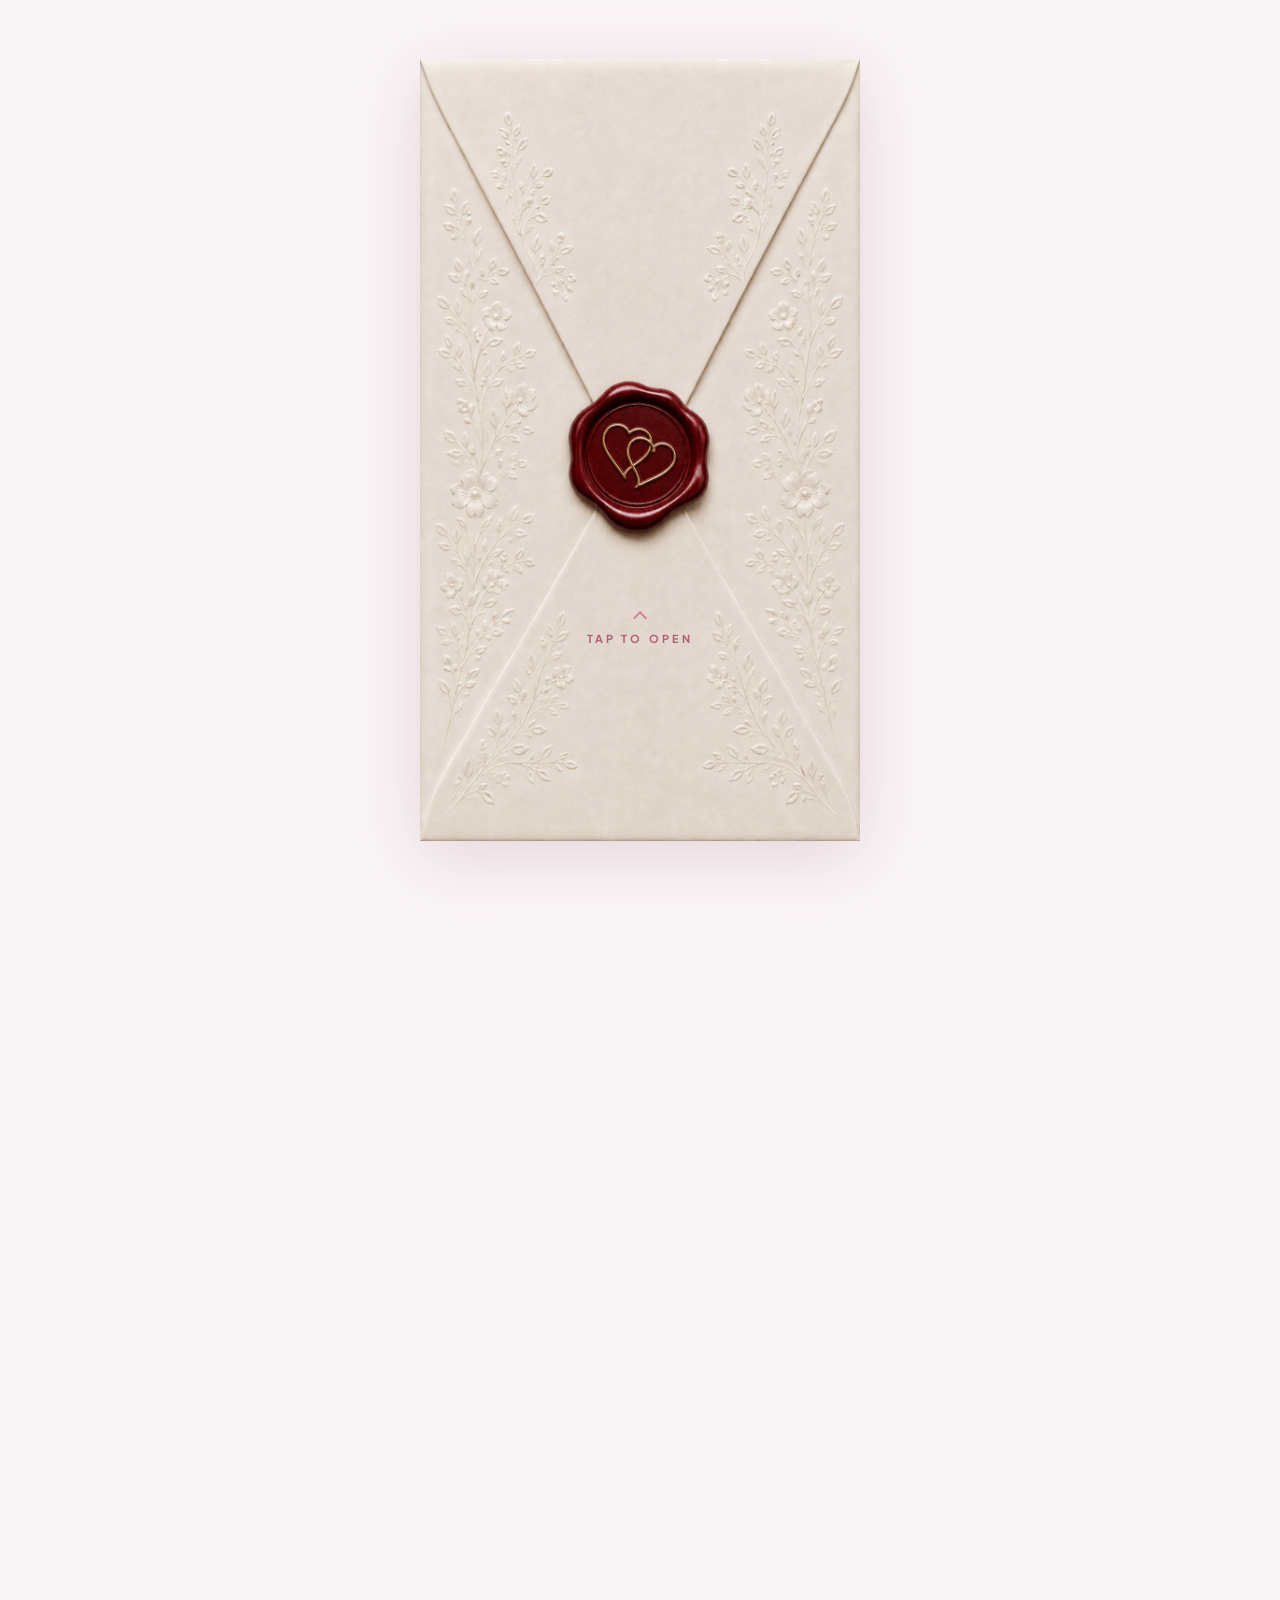
==== index.html @ 29ba9af7 "refine invitation to pink-grey luxury theme with lotus timeline and unified couple photo - redesign " ====
<!DOCTYPE html>
<html lang="en">
<head>
  <meta charset="utf-8" />
  <meta http-equiv="Content-Type" content="text/html; charset=utf-8" />
  <meta name="viewport" content="width=device-width, initial-scale=1.0" />
  
  <title>Bhavya &amp; Sanyam | Wedding Celebration · November 2026</title>
  
  <!-- Primary Meta Tags -->
  <meta name="title" content="Bhavya &amp; Sanyam | Wedding Celebration" />
  <meta name="description" content="Together with their families, Bhavya &amp; Sanyam joyfully invite you to celebrate their auspicious wedding union on 26th November 2026 at Rivaya by Zion." />
  <link rel="canonical" href="https://share.google/cXYoefN7goMe2oGer" />

  <!-- Open Graph / WhatsApp / Facebook / iMessage -->
  <meta property="og:type" content="website" />
  <meta property="og:site_name" content="Bhavya &amp; Sanyam Wedding" />
  <meta property="og:url" content="https://share.google/cXYoefN7goMe2oGer" />
  <meta property="og:title" content="Bhavya &amp; Sanyam | Wedding Celebration" />
  <meta property="og:description" content="Two souls, one eternal journey — join Bhavya &amp; Sanyam for their wedding celebrations on 26th November 2026 at Rivaya by Zion." />
  <meta property="og:image" content="images/og-image.jpg" />
  <meta property="og:image:secure_url" content="images/og-image.jpg" />
  <meta property="og:image:type" content="image/jpeg" />
  <meta property="og:image:width" content="1200" />
  <meta property="og:image:height" content="630" />
  <meta property="og:image:alt" content="Bhavya &amp; Sanyam — Wedding Celebration, 26th November 2026" />
  <meta property="og:locale" content="en_IN" />

  <!-- Twitter Card Tags -->
  <meta name="twitter:card" content="summary_large_image" />
  <meta name="twitter:title" content="Bhavya &amp; Sanyam | Wedding Celebration" />
  <meta name="twitter:description" content="Two souls, one eternal journey — join Bhavya &amp; Sanyam for their wedding celebrations on 26th November 2026 at Rivaya by Zion." />
  <meta name="twitter:image" content="images/og-image.jpg" />
  <meta name="twitter:image:alt" content="Bhavya &amp; Sanyam Wedding — 26th November 2026" />

  <link rel="image_src" href="images/og-image.jpg" />
  <meta name="format-detection" content="telephone=no" />

  <!-- Favicons & App Icons -->
  <link rel="icon" type="image/x-icon" href="favicon.ico" />
  <link rel="icon" type="image/svg+xml" href="images/favicon.svg" />
  <link rel="icon" type="image/png" sizes="32x32" href="images/favicon-32x32.png" />
  <link rel="icon" type="image/png" sizes="16x16" href="images/favicon-16x16.png" />
  <link rel="icon" type="image/png" sizes="48x48" href="images/favicon-48x48.png" />
  <link rel="apple-touch-icon" sizes="180x180" href="images/apple-touch-icon.png" />
  <link rel="manifest" href="site.webmanifest" />
  <meta name="theme-color" content="#D48296" />
  <meta name="msapplication-TileColor" content="#D48296" />

  <!-- Google Fonts & Font Awesome -->
  <link rel="preconnect" href="https://fonts.googleapis.com">
  <link rel="preconnect" href="https://fonts.gstatic.com" crossorigin>
  <link href="https://fonts.googleapis.com/css2?family=Alex+Brush&family=Cormorant+Garamond:ital,wght@0,400;0,500;0,600;0,700;1,400;1,600&family=Playfair+Display:ital,wght@0,400;0,500;0,600;0,700;1,400;1,600&family=Montserrat:wght@300;400;500;600;700&family=Plus+Jakarta+Sans:wght@300;400;500;600;700&display=swap" rel="stylesheet">
  <link rel="stylesheet" href="https://cdnjs.cloudflare.com/ajax/libs/font-awesome/6.5.1/css/all.min.css">

  <!-- Custom Pink & Grey Luxury Design System -->
  <link rel="stylesheet" type="text/css" href="css/custom.css">
</head>

<body class="envelope-active">

  <!-- Ambient Canvas for Floating Pearl & Blush Pink Dust -->
  <canvas id="ambient-canvas"></canvas>

  <!-- Background Music Track (Original Soundtrack: Ludovico Einaudi - Divenire) -->
  <audio id="weiAudio" loop preload="auto">
    <source src="media/Einaudi_ Divenire (1) (1).mp3" type="audio/mp3">
  </audio>

  <!-- Interactive Wax Seal Envelope Overlay -->
  <div id="weiOverlay" aria-label="Wax Seal Wedding Invitation">
    <img id="weiImg" src="images/envelope_cover.png" alt="Bhavya &amp; Sanyam Wedding Invitation" draggable="false" />
    <div id="weiTapWrap">
      <div class="wei-chevron"></div>
      <div id="weiTapLabel">Tap to open</div>
    </div>
  </div>

  <!-- Wax Seal Video Reveal Animation -->
  <div id="weiVideoWrap" aria-label="Wax Seal Unveiling Video">
    <video id="weiVideo" src="media/wax_seal_opening.mp4" muted playsinline webkit-playsinline preload="auto"></video>
  </div>

  <!-- Floating Audio Toggle Button -->
  <div id="weiAudioBtn" title="Play / Pause Wedding Melody" aria-label="Toggle Wedding Music">
    <div class="audio-pulse-ring"></div>
    <svg id="weiIconPause" xmlns="http://www.w3.org/2000/svg" viewBox="0 0 24 24" style="display:block">
      <rect x="6" y="5" width="4" height="14" rx="1"/>
      <rect x="14" y="5" width="4" height="14" rx="1"/>
    </svg>
    <svg id="weiIconPlay" xmlns="http://www.w3.org/2000/svg" viewBox="0 0 24 24" style="display:none">
      <polygon points="5,3 19,12 5,21"/>
    </svg>
  </div>

  <!-- Main Wedding Invitation Web App -->
  <div class="wedding-invitation-app" id="main-content">

    <!-- Ambient Floating Petals -->
    <div class="floating-petals-container" aria-hidden="true">
      <img class="petal petal-1" src="images/cdn/noroot_4.png" alt="" />
      <img class="petal petal-2" src="images/cdn/noroot_5.png" alt="" />
      <img class="petal petal-3" src="images/cdn/noroot_7.png" alt="" />
      <img class="petal petal-4" src="images/cdn/noroot_9.png" alt="" />
    </div>

    <!-- SECTION 1: FIRST PAGE / HERO ANNOUNCEMENT -->
    <section class="romantic-section hero-section">
      <!-- Background Swans Video -->
      <video class="hero-video-bg" autoplay muted loop playsinline webkit-playsinline>
        <source src="media/Swans2.mov" type="video/mp4">
      </video>

      <!-- Corner Floral Bouquets -->
      <img class="hero-corner-floral top-left" src="images/cdn/noroot_3.png" alt="Floral Corner Bouquet" />
      <img class="hero-corner-floral top-right" src="images/cdn/noroot_2.png" alt="Floral Corner Bouquet" />

      <div class="hero-content">
        <!-- Ganesh Invocation (Moved downward for optimal balance & elegance) -->
        <div class="ganesh-invocation">
          <img class="ganesh-top-flourish" src="images/cdn/noroot_6.png" alt="Filigree Flourish" />
          <div class="ganesh-title">Shree Ganeshaya Namah</div>
          <div class="ganesh-sub">The Wedding Celebration Of</div>
        </div>

        <!-- Couple Names with Soft Script Typography -->
        <div class="couple-headline-wrap">
          <div class="couple-headline">Bhavya</div>
          <span class="ampersand">&amp;</span>
          <div class="couple-headline">Sanyam</div>
        </div>

        <!-- Sacred Blessing & Invitation Note (Date removed completely from First Page) -->
        <div class="sacred-blessing-wrap">
          <div class="sacred-blessing-title">Two Souls • Seven Sacred Vows</div>
          <div class="sacred-blessing-sub">One Eternal Journey of Love</div>
          <p class="invitation-letter">
            Together with their families, Bhavya &amp; Sanyam joyfully invite you and your family to grace the auspicious wedding celebrations and bestow your heartfelt blessings as they begin their sacred journey together.
          </p>
          <img class="ornament-divider" src="images/cdn/noroot_6.png" alt="Flourish Divider" />
        </div>
      </div>
    </section>

    <!-- SECTION 2: COUNTDOWN & SCRATCH-TO-REVEAL DATE -->
    <section class="countdown-section">
      <div class="countdown-header">The Celebration Begins In</div>

      <div id="countdownContainer">
        <div class="time-block">
          <div class="number-wrap"><span class="number" id="days">00</span></div>
          <div class="time-label">Days</div>
        </div>
        <span class="time-colon">:</span>
        <div class="time-block">
          <div class="number-wrap"><span class="number" id="hours">00</span></div>
          <div class="time-label">Hours</div>
        </div>
        <span class="time-colon">:</span>
        <div class="time-block">
          <div class="number-wrap"><span class="number" id="minutes">00</span></div>
          <div class="time-label">Mins</div>
        </div>
        <span class="time-colon">:</span>
        <div class="time-block">
          <div class="number-wrap"><span class="number" id="seconds">00</span></div>
          <div class="time-label">Secs</div>
        </div>
      </div>

      <!-- Interactive Scratch-to-Reveal Card (Updated Venue: Rivaya by Zion) -->
      <div class="scratch-date-wrap" id="scratch-date-container">
        <div class="scratch-card-body">
          <div class="scratch-revealed-content">
            <span class="revealed-day">Thursday, 26 Nov 2026</span>
            <span class="revealed-sub">Rivaya by Zion</span>
          </div>
          <canvas id="scratch-canvas"></canvas>
        </div>
        <div id="scratch-hint" class="scratch-hint">
          <span class="scratch-hint-pill"><i class="fa-solid fa-wand-magic-sparkles"></i> Scratch the soft foil to reveal wedding day</span>
        </div>
      </div>
    </section>

    <!-- SECTION 3: THE BEAUTIFUL COUPLE (Single Unified Photo Section) -->
    <section class="romantic-section couple-section" id="couple">
      <!-- Decorative Floral Corner Accents -->
      <img class="section-corner-floral top-left" src="images/cdn/noroot_3.png" alt="Floral Bouquet" />
      <img class="section-corner-floral top-right" src="images/cdn/noroot_2.png" alt="Floral Bouquet" />

      <div class="couple-section-inner">
        <h2 class="section-title">The Beautiful Couple</h2>
        <img class="section-heading-flourish" src="images/cdn/noroot_6.png" alt="Flourish Divider" />
        
        <p class="couple-romantic-quote">
          &ldquo;Destined by the stars, united by seven sacred vows &amp; eternal love&rdquo;
        </p>

        <!-- Single Central Black-and-White Couple Photo (assets/2.jpeg) -->
        <div class="couple-single-photo-wrap">
          <div class="couple-photo-frame">
            <div class="frame-shimmer-overlay"></div>
            <img class="couple-single-img" src="assets/2.jpeg" alt="Bhavya &amp; Sanyam" />
            <div class="photo-inner-border"></div>
          </div>
          
          <div class="couple-identity-card">
            <div class="couple-title-script">Bhavya &amp; Sanyam</div>
            <div class="couple-subtitle-tag">Two Hearts • One Soul • Forever</div>
          </div>
        </div>

        <!-- Interactive Petal & Blessings Shower Bar -->
        <div class="couple-blessing-bar">
          <button class="btn-shower-blessings" id="btn-shower-blessings" type="button" aria-label="Shower Petals and Blessings">
            <span class="shower-icon"><i class="fa-solid fa-heart beating-heart"></i></span>
            <span class="shower-text">Shower Petals &amp; Blessings</span>
            <span class="shower-counter-pill"><span id="blessing-count">452</span> showered</span>
          </button>
          <p class="blessing-hint">Tap to shower soft rose petals &amp; gentle stardust over the couple</p>
        </div>
      </div>
    </section>

    <!-- SECTION 4: SCHEDULE OF EVENTS (Wax & Seal / Lotus Flower Scrolling Design) -->
    <section class="romantic-section schedule-section" id="events">
      <!-- Decorative Floral Corner Accents -->
      <img class="section-corner-floral top-left" src="images/cdn/noroot_3.png" alt="Floral Bouquet" />
      <img class="section-corner-floral top-right" src="images/cdn/noroot_2.png" alt="Floral Bouquet" />

      <!-- Schedule Header with Wing Accents from Original Template -->
      <div class="schedule-header-wrap">
        <img class="schedule-flourish-wing left" src="images/cdn/left-element_1.png" alt="" />
        <h2 class="section-title">Schedule of Events</h2>
        <img class="schedule-flourish-wing right" src="images/cdn/right-element_1.png" alt="" />
      </div>
      
      <div class="section-subtitle">Auspicious Wedding Ceremonies • 26th November 2026</div>

      <!-- Lotus Flower Scrolling Timeline Architecture -->
      <div class="lotus-timeline-container" id="lotusTimeline">
        
        <!-- Central Timeline Vertical Line -->
        <div class="timeline-track-line" id="timelineTrackLine"></div>

        <!-- Movable Rose / Lotus Flower Element -->
        <div class="scrolling-lotus-wrap" id="scrollingLotus" title="Drag to move rose or click any event" aria-label="Movable Rose Timeline Tracker">
          <img class="lotus-flower-img" src="images/cdn/rose_-_Copy.png" alt="Rose Flower" draggable="false" />
          <div class="lotus-halo-pulse"></div>
        </div>

        <!-- Event Nodes List (Displaying ONLY Event Names as requested) -->
        <div class="timeline-events-list">

          <!-- Event 1: Baraat Swagat -->
          <div class="lotus-event-row event-row-left" data-index="0">
            <div class="event-name-card">
              <span class="event-name-text">Baraat Swagat</span>
            </div>
            <div class="event-timeline-node">
              <div class="node-inner-dot"></div>
            </div>
            <div class="event-empty-spacer"></div>
          </div>

          <!-- Event 2: Jaimala Ceremony -->
          <div class="lotus-event-row event-row-right" data-index="1">
            <div class="event-empty-spacer"></div>
            <div class="event-timeline-node">
              <div class="node-inner-dot"></div>
            </div>
            <div class="event-name-card">
              <span class="event-name-text">Jaimala Ceremony</span>
            </div>
          </div>

          <!-- Event 3: Royal Lunch -->
          <div class="lotus-event-row event-row-left" data-index="2">
            <div class="event-name-card">
              <span class="event-name-text">Royal Lunch</span>
            </div>
            <div class="event-timeline-node">
              <div class="node-inner-dot"></div>
            </div>
            <div class="event-empty-spacer"></div>
          </div>

          <!-- Event 4: Sacred Pheras -->
          <div class="lotus-event-row event-row-right" data-index="3">
            <div class="event-empty-spacer"></div>
            <div class="event-timeline-node">
              <div class="node-inner-dot"></div>
            </div>
            <div class="event-name-card">
              <span class="event-name-text">Sacred Pheras</span>
            </div>
          </div>

          <!-- Event 5: Doli & Vidai -->
          <div class="lotus-event-row event-row-left" data-index="4">
            <div class="event-name-card">
              <span class="event-name-text">Doli &amp; Vidai</span>
            </div>
            <div class="event-timeline-node">
              <div class="node-inner-dot"></div>
            </div>
            <div class="event-empty-spacer"></div>
          </div>

        </div>

      </div>
    </section>

    <!-- SECTION 5: THE WEDDING VENUE (Rivaya by Zion) -->
    <section class="romantic-section venue-section" id="venue">
      <h2 class="section-title">The Wedding Venue</h2>
      <img class="section-heading-flourish" src="images/cdn/noroot_6.png" alt="Flourish Divider" />
      <div class="section-subtitle">Rivaya by Zion</div>

      <img class="venue-artwork" src="images/cdn/ChatGPT_Image_May_25.png" alt="Wedding Mandap Arch" />

      <div class="venue-name">Rivaya by Zion</div>
      <div class="venue-address">
        <i class="fa-solid fa-location-dot"></i> Grand Wedding Celebrations • Delhi-NCR
      </div>

      <!-- Google Map Preview Card -->
      <div class="venue-map-preview-card">
        <div class="venue-map-preview-header">
          <span class="map-preview-tag"><i class="fa-solid fa-map-location-dot"></i> Google Maps Navigation</span>
          <a href="https://share.google/cXYoefN7goMe2oGer" target="_blank" rel="noopener noreferrer" class="map-direct-link" title="Open Full Google Maps">
            <i class="fa-solid fa-arrow-up-right-from-square"></i> Open Map
          </a>
        </div>
        <div class="venue-map-iframe-container">
          <iframe 
            title="Google Map preview for Rivaya by Zion"
            src="https://maps.google.com/maps?q=Rivaya+by+Zion&t=&z=14&ie=UTF8&iwloc=&output=embed"
            loading="lazy" 
            allowfullscreen="" 
            referrerpolicy="no-referrer-when-downgrade">
          </iframe>
        </div>
      </div>

      <div class="actions-wrap">
        <a href="https://share.google/cXYoefN7goMe2oGer" target="_blank" rel="noopener noreferrer" class="romantic-btn btn-pink">
          <i class="fa-solid fa-diamond-turn-right"></i>
          Get Directions
        </a>

        <a href="https://calendar.google.com/calendar/render?action=TEMPLATE&text=Bhavya%20%26%20Sanyam%20Wedding&dates=20261126T110000/20261126T190000&details=Join%20us%20for%20the%20wedding%20celebrations%20of%20Bhavya%20%26%20Sanyam%20at%20Rivaya%20by%20Zion.&location=Rivaya%20by%20Zion" target="_blank" rel="noopener noreferrer" class="romantic-btn btn-grey">
          <i class="fa-regular fa-calendar-plus"></i>
          Add to Calendar
        </a>
      </div>
    </section>

    <!-- SECTION 6: WARM BLESSINGS & DRESS CODE -->
    <section class="romantic-section notes-section">
      <div class="notes-cards-grid">
        <!-- Card 1: Warm Blessings -->
        <div class="note-card">
          <img class="card-corner-vine left" src="images/cdn/noroot_14.png" alt="Floral Vine" />
          <img class="card-corner-vine right" src="images/cdn/noroot_10.png" alt="Floral Vine" />
          <div class="note-card-title">Warm Blessings</div>
          <p class="note-card-text">
            Your gracious presence and heartfelt blessings are the greatest gifts we treasure.
          </p>
          <div class="note-card-sub">(No boxed gifts, please)</div>
        </div>

        <!-- Card 2: Dress Code -->
        <div class="note-card">
          <img class="card-corner-vine left" src="images/cdn/noroot_14.png" alt="Floral Vine" />
          <img class="card-corner-vine right" src="images/cdn/noroot_10.png" alt="Floral Vine" />
          <div class="note-card-title">Dress Code</div>
          <p class="note-card-text">
            Indian Festive &amp; Traditional Ethnic Attire
          </p>
          <div class="note-card-sub">(Pastels &amp; Soft Elegant Hues)</div>
        </div>
      </div>
    </section>

    <!-- SECTION 7: INVITESTORY FOOTER BRANDING -->
    <footer class="invitestory-footer">
      <img class="footer-flourish" src="images/cdn/noroot_6.png" alt="Flourish Divider" />
      <div class="footer-signature">Designed with love by InviteStory</div>
      <a href="https://www.instagram.com/invitestory.in/" target="_blank" rel="noopener noreferrer" class="footer-insta-link" title="Follow InviteStory on Instagram">
        <svg viewBox="0 0 24 24">
          <path d="M12 2.163c3.204 0 3.584.012 4.85.07 3.252.148 4.771 1.691 4.919 4.919.058 1.265.069 1.645.069 4.849 0 3.205-.012 3.584-.069 4.849-.149 3.225-1.664 4.771-4.919 4.919-1.266.058-1.644.07-4.85.07-3.204 0-3.584-.012-4.849-.07-3.26-.149-4.771-1.699-4.919-4.92-.058-1.265-.07-1.644-.07-4.849 0-3.204.013-3.583.07-4.849.149-3.227 1.664-4.771 4.919-4.919 1.266-.057 1.645-.069 4.849-.069zm0-2.163c-3.259 0-3.667.014-4.947.072-4.358.2-6.78 2.618-6.98 6.98-.059 1.281-.073 1.689-.073 4.948 0 3.259.014 3.668.072 4.948.2 4.358 2.618 6.78 6.98 6.98 1.281.058 1.689.072 4.948.072 3.259 0 3.668-.014 4.948-.072 4.354-.2 6.782-2.618 6.979-6.98.059-1.28.073-1.689.073-4.948 0-3.259-.014-3.667-.072-4.947-.196-4.354-2.617-6.78-6.979-6.98-1.281-.059-1.69-.073-4.949-.073zm0 5.838c-3.403 0-6.162 2.759-6.162 6.162s2.759 6.163 6.162 6.163 6.162-2.759 6.162-6.163c0-3.403-2.759-6.162-6.162-6.162zm0 10.162c-2.209 0-4-1.79-4-4 0-2.209 1.791-4 4-4s4 1.791 4 4c0 2.21-1.791 4-4 4zm6.406-11.845c-.796 0-1.441.645-1.441 1.44s.645 1.44 1.441 1.44c.795 0 1.439-.645 1.439-1.44s-.644-1.44-1.439-1.44z"/>
      </svg>
      @invitestory.in
    </a>
    <div class="copyright-note">&copy; 2026 Bhavya &amp; Sanyam • All Rights Reserved</div>
  </footer>

</div>

<!-- Interactive Engine -->
<script src="app.js"></script>

</body>
</html>
---- css/custom.css ----
/* ==========================================================================
   BHAVYA & SANYAM WEDDING INVITATION — PINK & GREY LUXURY DESIGN SYSTEM
   Soft, Romantic, Sophisticated Wedding Aesthetic
   ========================================================================== */

@import url('https://fonts.googleapis.com/css2?family=Alex+Brush&family=Cormorant+Garamond:ital,wght@0,400;0,500;0,600;0,700;1,400;1,600&family=Playfair+Display:ital,wght@0,400;0,500;0,600;0,700;1,400;1,600&family=Montserrat:wght@300;400;500;600;700&family=Plus+Jakarta+Sans:wght@300;400;500;600;700&display=swap');

:root {
  /* Soft Pink & Grey Luxury Palette */
  --theme-pink-primary: #D48296;        /* Soft dusty blush rose */
  --theme-pink-light: #F7E4E9;          /* Softest petal pink */
  --theme-pink-lighter: #FCF4F6;        /* Whisper of blush / card bg */
  --theme-pink-deep: #B35E74;           /* Deep elegant rose */
  --theme-pink-dark: #8C3D52;           /* Romantic plum-rose */
  --theme-pink-accent: #E8A598;         /* Warm blush peach */
  
  --theme-grey-dark: #3A3236;           /* Deep charcoal-mauve slate */
  --theme-grey-medium: #685C62;         /* Sophisticated mauve-grey */
  --theme-grey-light: #9E9197;          /* Soft muted slate grey */
  --theme-grey-border: #D8CFD3;         /* Delicate grey border */
  --theme-grey-line: #BFAEB5;           /* Timeline track line */
  
  --theme-bg-body: #FAF5F7;             /* Soft off-white blush ivory */
  --theme-bg-card: rgba(255, 255, 255, 0.95);
  --theme-bg-alt: #F4ECEF;              /* Soft mauve-pink container */
  
  --pink-gradient: linear-gradient(135deg, #D48296 0%, #EAAAB9 50%, #C27285 100%);
  --grey-gradient: linear-gradient(135deg, #5A4D53 0%, #7E6F76 50%, #4A3E44 100%);
  --rose-grey-gradient: linear-gradient(135deg, #8C3D52 0%, #D48296 50%, #5A4D53 100%);
  --card-gradient: radial-gradient(circle at 50% 50%, rgba(255, 255, 255, 0.98) 0%, rgba(250, 245, 247, 0.94) 100%);
  --pink-glow: 0 14px 34px rgba(212, 130, 150, 0.22), 0 4px 14px rgba(0, 0, 0, 0.04);

  /* Typography */
  --font-script: 'Alex Brush', cursive;
  --font-serif: 'Playfair Display', Georgia, serif;
  --font-serif-luxury: 'Cormorant Garamond', Georgia, serif;
  --font-sans: 'Plus Jakarta Sans', -apple-system, BlinkMacSystemFont, 'Segoe UI', Roboto, sans-serif;
}

/* Base & Global Reset */
* {
  box-sizing: border-box;
  margin: 0;
  padding: 0;
}

html, body {
  scroll-behavior: smooth;
  background-color: var(--theme-bg-body);
  color: var(--theme-grey-dark);
  font-family: var(--font-serif);
  overflow-x: hidden;
  line-height: 1.65;
  -webkit-font-smoothing: antialiased;
}

body.envelope-active,
body.video-active {
  overflow: hidden !important;
  height: 100vh !important;
  touch-action: none;
}

body.envelope-active #main-content,
body.video-active #main-content,
body.envelope-active #weiAudioBtn,
body.video-active #weiAudioBtn {
  opacity: 0 !important;
  visibility: hidden !important;
  pointer-events: none !important;
}

#main-content {
  opacity: 1;
  visibility: visible;
  transition: opacity 1s cubic-bezier(0.25, 1, 0.5, 1), visibility 1s ease;
}

/* Ambient Canvas Particles */
#ambient-canvas {
  position: fixed;
  top: 0;
  left: 0;
  width: 100%;
  height: 100%;
  pointer-events: none;
  z-index: 10;
  opacity: 0.7;
}

/* Main Wrapper */
.wedding-invitation-app {
  max-width: 680px;
  margin: 0 auto;
  background: var(--theme-bg-body);
  min-height: 100vh;
  position: relative;
  box-shadow: 0 0 50px rgba(110, 90, 100, 0.12);
  overflow: hidden;
}

/* ==========================================================================
   1. WAX SEAL ROYALE ENVELOPE OVERLAY & VIDEO SEQUENCE
   ========================================================================== */
#weiOverlay {
  position: fixed;
  inset: 0;
  z-index: 99999;
  background-color: var(--theme-bg-body);
  display: flex;
  flex-direction: column;
  align-items: center;
  justify-content: center;
  cursor: pointer;
  -webkit-tap-highlight-color: transparent;
  user-select: none;
  transition: opacity 1.2s ease, visibility 1.2s ease;
}

#weiImg {
  width: 100%;
  max-width: 440px;
  display: block;
  object-fit: contain;
  filter: drop-shadow(0 15px 35px rgba(140, 61, 82, 0.18));
  transition: transform 0.4s ease;
}

#weiOverlay:hover #weiImg {
  transform: scale(1.015);
}

#weiTapWrap {
  position: absolute;
  bottom: 28%;
  left: 50%;
  transform: translateX(-50%);
  display: flex;
  flex-direction: column;
  align-items: center;
  gap: 7px;
  animation: weiTapIn 1.2s 0.8s both;
  pointer-events: none;
}

@keyframes weiTapIn {
  from { opacity: 0; transform: translateX(-50%) translateY(6px); }
  to   { opacity: 1; transform: translateX(-50%) translateY(0); }
}

#weiTapLabel {
  font-family: var(--font-sans);
  font-size: 11px;
  letter-spacing: 0.28em;
  text-transform: uppercase;
  color: var(--theme-pink-deep);
  animation: weiPulse 2.4s 1.6s ease-in-out infinite;
  white-space: nowrap;
  font-weight: 700;
}

@keyframes weiPulse {
  0%, 100% { opacity: 0.55; letter-spacing: 0.28em; }
  50%      { opacity: 1;    letter-spacing: 0.32em; }
}

.wei-chevron {
  width: 10px;
  height: 10px;
  border-right: 2px solid var(--theme-pink-primary);
  border-top: 2px solid var(--theme-pink-primary);
  transform: rotate(-45deg);
  animation: weiChevron 2.4s 1.9s ease-in-out infinite;
}

@keyframes weiChevron {
  0%, 100% { transform: rotate(-45deg) translate(0, 0); opacity: 0.6; }
  50%      { transform: rotate(-45deg) translate(3px, -3px); opacity: 1; }
}

/* Wax Seal Video Reveal */
#weiVideoWrap {
  position: fixed;
  inset: 0;
  z-index: 100000;
  display: flex;
  align-items: center;
  justify-content: center;
  background: var(--theme-bg-body);
  opacity: 0;
  transition: opacity 0.8s ease;
  pointer-events: none;
}

#weiVideoWrap.wei-video-in {
  opacity: 1;
  pointer-events: all;
}

#weiVideoWrap.wei-video-out {
  opacity: 0;
  transition: opacity 1.2s ease;
}

#weiVideo {
  width: 100%;
  max-width: 440px;
  display: block;
  object-fit: contain;
}

/* Floating Audio Player Widget */
#weiAudioBtn {
  position: fixed;
  bottom: 24px;
  right: 24px;
  width: 56px;
  height: 56px;
  background: var(--pink-gradient);
  border: 2px solid #FFFDF9;
  border-radius: 50%;
  display: flex;
  justify-content: center;
  align-items: center;
  z-index: 2147483647;
  cursor: pointer;
  box-shadow: 0 8px 24px rgba(212, 130, 150, 0.45), 0 0 16px rgba(232, 165, 180, 0.35);
  visibility: hidden;
  opacity: 0;
  transition: all 0.35s ease;
}

.audio-pulse-ring {
  position: absolute;
  inset: -6px;
  border-radius: 50%;
  border: 1.5px solid rgba(212, 130, 150, 0.6);
  animation: audioRingPulse 2s ease-out infinite;
  pointer-events: none;
}

@keyframes audioRingPulse {
  0%   { transform: scale(0.9); opacity: 0.8; }
  100% { transform: scale(1.35); opacity: 0; }
}

#weiAudioBtn:hover {
  transform: scale(1.08);
  box-shadow: 0 10px 28px rgba(179, 94, 116, 0.55), 0 0 22px rgba(247, 228, 233, 0.6);
}

#weiAudioBtn svg {
  width: 22px;
  height: 22px;
  fill: #FFFDF9;
}

/* Ambient Floating Petals in Background */
.floating-petals-container {
  position: absolute;
  inset: 0;
  overflow: hidden;
  pointer-events: none;
  z-index: 1;
}

.petal {
  position: absolute;
  pointer-events: none;
  opacity: 0.65;
  filter: drop-shadow(0 2px 6px rgba(212, 130, 150, 0.3));
}

.petal-1 { top: 8%; left: 6%; width: 26px; animation: petalDrift1 12s ease-in-out infinite; }
.petal-2 { top: 32%; right: 6%; width: 28px; animation: petalDrift2 14s 2s ease-in-out infinite; }
.petal-3 { top: 58%; left: 5%; width: 24px; animation: petalDrift1 13s 4s ease-in-out infinite; }
.petal-4 { top: 82%; right: 8%; width: 22px; animation: petalDrift2 15s 1s ease-in-out infinite; }


/* ==========================================================================
   2. HERO SECTION / FIRST PAGE
   ========================================================================== */
.hero-section {
  position: relative;
  padding: 75px 24px 50px;
  text-align: center;
  overflow: hidden;
}

.hero-video-bg {
  position: absolute;
  top: 0;
  left: 0;
  width: 100%;
  height: 100%;
  object-fit: cover;
  opacity: 0.16;
  pointer-events: none;
  z-index: 0;
}

/* Hero Floral Corner Bouquets */
.hero-corner-floral {
  position: absolute;
  width: 140px;
  height: auto;
  pointer-events: none;
  z-index: 1;
  filter: drop-shadow(0 6px 16px rgba(110, 90, 100, 0.14));
  opacity: 0.92;
}

.hero-corner-floral.top-left {
  top: 0;
  left: 0;
  animation: floralSwayLeft 6s ease-in-out infinite;
}

.hero-corner-floral.top-right {
  top: 0;
  right: 0;
  animation: floralSwayRight 6s ease-in-out infinite;
}

.hero-content {
  position: relative;
  z-index: 2;
}

/* Ganesh Invocation - Spaced gracefully downward */
.ganesh-invocation {
  margin-top: 15px;
  margin-bottom: 26px;
  animation: heroFadeIn 1.5s 0.2s ease backwards;
}

.ganesh-top-flourish {
  width: 110px;
  height: auto;
  margin: 0 auto 12px;
  display: block;
  opacity: 0.85;
  filter: drop-shadow(0 2px 6px rgba(212, 130, 150, 0.25));
}

.ganesh-title {
  font-family: var(--font-serif-luxury);
  font-size: 24px;
  font-weight: 600;
  letter-spacing: 0.16em;
  text-transform: uppercase;
  color: var(--theme-pink-dark);
  background: var(--rose-grey-gradient);
  background-size: 200% 200%;
  -webkit-background-clip: text;
  -webkit-text-fill-color: transparent;
  animation: shimmerFlow 6s ease-in-out infinite;
  margin-bottom: 6px;
}

.ganesh-sub {
  font-family: var(--font-serif);
  font-size: 13.5px;
  font-style: italic;
  letter-spacing: 0.18em;
  text-transform: uppercase;
  color: var(--theme-grey-medium);
  opacity: 0.92;
  font-weight: 500;
}

/* Couple Names with Soft Script Typography */
.couple-headline-wrap {
  margin: 24px 0 18px;
  animation: heroFadeIn 1.8s 0.5s ease backwards;
}

.couple-headline {
  font-family: var(--font-script);
  font-size: 64px;
  font-weight: 400;
  line-height: 1.05;
  color: var(--theme-pink-dark);
  background: var(--rose-grey-gradient);
  -webkit-background-clip: text;
  -webkit-text-fill-color: transparent;
  filter: drop-shadow(0 2px 6px rgba(212, 130, 150, 0.15));
  padding: 0 10px;
}

.ampersand {
  font-family: var(--font-serif);
  font-style: italic;
  font-weight: 400;
  font-size: 36px;
  color: var(--theme-pink-primary);
  display: block;
  margin: 2px 0;
  opacity: 0.9;
}

/* Sacred Blessings & Welcome Note */
.sacred-blessing-wrap {
  margin: 26px auto 10px;
  max-width: 520px;
  padding: 0 16px;
  animation: heroFadeIn 2.2s 1s ease backwards;
}

.sacred-blessing-title {
  font-family: var(--font-serif-luxury);
  font-size: 22px;
  font-weight: 600;
  letter-spacing: 0.1em;
  color: var(--theme-pink-dark);
  margin-bottom: 6px;
}

.sacred-blessing-sub {
  font-family: var(--font-serif);
  font-size: 18px;
  font-style: italic;
  color: var(--theme-grey-medium);
  margin-bottom: 18px;
}

.invitation-letter {
  font-family: var(--font-serif);
  font-size: 16.5px;
  line-height: 1.75;
  color: var(--theme-grey-dark);
  font-weight: 400;
}

.ornament-divider {
  width: 150px;
  height: auto;
  margin: 24px auto 0;
  display: block;
  opacity: 0.8;
  filter: drop-shadow(0 1px 4px rgba(212, 130, 150, 0.2));
}


/* ==========================================================================
   3. COUNTDOWN & SCRATCH DATE CARD
   ========================================================================== */
.countdown-section {
  background: var(--theme-bg-alt);
  padding: 48px 20px;
  border-top: 1px solid var(--theme-grey-border);
  border-bottom: 1px solid var(--theme-grey-border);
  text-align: center;
}

.countdown-header {
  font-family: var(--font-serif-luxury);
  font-size: 22px;
  font-weight: 600;
  letter-spacing: 0.12em;
  text-transform: uppercase;
  color: var(--theme-pink-dark);
  margin-bottom: 24px;
}

#countdownContainer {
  display: flex;
  justify-content: center;
  align-items: center;
  gap: 12px;
}

.time-block {
  text-align: center;
  background: #FFFDF9;
  border: 1.5px solid var(--theme-grey-border);
  border-radius: 12px;
  padding: 10px 14px;
  min-width: 70px;
  box-shadow: 0 6px 18px rgba(110, 90, 100, 0.08);
  transition: transform 0.3s ease, border-color 0.3s ease;
}

.time-block:hover {
  border-color: var(--theme-pink-primary);
  transform: translateY(-2px);
}

.number-wrap {
  overflow: hidden;
  height: 44px;
  display: flex;
  align-items: center;
  justify-content: center;
}

.number {
  font-size: 34px;
  font-family: var(--font-serif-luxury);
  font-weight: 700;
  line-height: 1;
  display: block;
  color: var(--theme-pink-dark);
  background: var(--rose-grey-gradient);
  background-size: 200% 100%;
  -webkit-background-clip: text;
  -webkit-text-fill-color: transparent;
}

.number.flip-out {
  transform: translateY(-60%);
  opacity: 0;
  transition: transform 0.5s ease, opacity 0.5s ease;
}

.number.flip-in {
  transform: translateY(60%);
  opacity: 0;
  transition: none;
}

.time-label {
  font-family: var(--font-sans);
  font-size: 10.5px;
  margin-top: 6px;
  font-weight: 600;
  color: var(--theme-grey-medium);
  text-transform: uppercase;
  letter-spacing: 0.1em;
}

.time-colon {
  font-family: var(--font-serif);
  font-size: 28px;
  color: var(--theme-pink-primary);
  margin-top: -12px;
  font-weight: 700;
}

/* Scratch Card */
.scratch-date-wrap {
  margin: 28px auto 0;
  max-width: 270px;
  text-align: center;
}

.scratch-card-body {
  position: relative;
  width: 250px;
  height: 64px;
  margin: 0 auto;
  border-radius: 10px;
  overflow: hidden;
  box-shadow: 0 6px 20px rgba(212, 130, 150, 0.18);
  border: 1.5px solid var(--theme-pink-primary);
  background: #FFFDF9;
}

.scratch-revealed-content {
  position: absolute;
  inset: 0;
  display: flex;
  flex-direction: column;
  align-items: center;
  justify-content: center;
  background: #FFFDF9;
}

.revealed-day {
  font-family: var(--font-serif-luxury);
  font-size: 15px;
  font-weight: 700;
  color: var(--theme-pink-dark);
  letter-spacing: 0.06em;
}

.revealed-sub {
  font-family: var(--font-sans);
  font-size: 11px;
  color: var(--theme-grey-medium);
  font-weight: 600;
  margin-top: 2px;
}

#scratch-canvas {
  position: absolute;
  inset: 0;
  cursor: pointer;
  touch-action: none;
  transition: opacity 0.5s ease;
}

.scratch-hint {
  margin-top: 10px;
}

.scratch-hint-pill {
  display: inline-flex;
  align-items: center;
  gap: 6px;
  font-family: var(--font-sans);
  font-size: 11px;
  color: var(--theme-grey-medium);
  background: rgba(255, 255, 255, 0.85);
  border: 1px solid var(--theme-grey-border);
  border-radius: 20px;
  padding: 5px 14px;
  font-weight: 600;
  box-shadow: 0 2px 8px rgba(110, 90, 100, 0.06);
}


/* ==========================================================================
   4. THE BEAUTIFUL COUPLE (Single Unified Photo Section)
   ========================================================================== */
.couple-section {
  position: relative;
  padding: 60px 24px 65px;
  background: radial-gradient(circle at 50% 30%, #FFFDF9 0%, #FAF4F7 60%, #F5EAEF 100%);
  border-top: 1.5px solid var(--theme-grey-border);
  border-bottom: 1.5px solid var(--theme-grey-border);
  box-shadow: inset 0 0 50px rgba(212, 130, 150, 0.06);
  overflow: hidden;
  text-align: center;
}

.couple-section-inner {
  position: relative;
  z-index: 2;
  max-width: 560px;
  margin: 0 auto;
}

.section-title {
  font-family: var(--font-serif-luxury);
  font-size: 32px;
  font-weight: 600;
  letter-spacing: 0.12em;
  text-transform: uppercase;
  color: var(--theme-pink-dark);
  background: var(--rose-grey-gradient);
  -webkit-background-clip: text;
  -webkit-text-fill-color: transparent;
  margin-bottom: 4px;
}

.section-heading-flourish {
  width: 120px;
  height: auto;
  margin: 0 auto 10px;
  display: block;
  opacity: 0.85;
}

.couple-romantic-quote {
  font-family: var(--font-serif);
  font-style: italic;
  font-size: 16px;
  line-height: 1.6;
  color: var(--theme-grey-medium);
  max-width: 440px;
  margin: 10px auto 32px;
  opacity: 0.95;
}

/* Single Unified Couple Photo Pavilion */
.couple-single-photo-wrap {
  margin: 0 auto 28px;
  max-width: 440px;
  position: relative;
  animation: heroFadeIn 1.8s 0.3s ease backwards;
}

.couple-photo-frame {
  width: 100%;
  height: 330px;
  border-radius: 140px 140px 24px 24px;
  border: 3.5px solid var(--theme-pink-primary);
  outline: 2px solid var(--theme-pink-light);
  outline-offset: -6px;
  background: #FFFDF9;
  padding: 6px;
  box-shadow: 0 18px 45px rgba(140, 61, 82, 0.18), 0 0 28px rgba(232, 165, 180, 0.25);
  position: relative;
  box-sizing: border-box;
  overflow: hidden;
  transition: transform 0.4s cubic-bezier(0.16, 1, 0.3, 1), box-shadow 0.4s ease;
  animation: gentlePhotoFloat 6s ease-in-out infinite;
}

@keyframes gentlePhotoFloat {
  0%, 100% { transform: translateY(0) scale(1); }
  50%      { transform: translateY(-8px) scale(1.015); }
}

.couple-photo-frame:hover {
  animation-play-state: paused;
  transform: translateY(-8px) scale(1.025);
  box-shadow: 0 24px 55px rgba(140, 61, 82, 0.26), 0 0 32px rgba(232, 165, 180, 0.4);
  border-color: var(--theme-pink-deep);
}

.frame-shimmer-overlay {
  position: absolute;
  top: 0;
  left: -100%;
  width: 60%;
  height: 100%;
  background: linear-gradient(90deg, rgba(255,255,255,0) 0%, rgba(255,255,255,0.45) 50%, rgba(255,255,255,0) 100%);
  transform: skewX(-25deg);
  pointer-events: none;
  z-index: 3;
  transition: left 0.8s ease;
}

.couple-photo-frame:hover .frame-shimmer-overlay {
  left: 150%;
}

.couple-single-img {
  width: 100%;
  height: 100%;
  border-radius: 132px 132px 18px 18px;
  object-fit: cover;
  object-position: center 25%;
  display: block;
  transition: transform 0.6s ease;
}

.couple-photo-frame:hover .couple-single-img {
  transform: scale(1.04);
}

.photo-inner-border {
  position: absolute;
  inset: 12px;
  border-radius: 124px 124px 12px 12px;
  border: 1px solid rgba(255, 255, 255, 0.45);
  pointer-events: none;
  z-index: 2;
}

/* Couple Identity Card */
.couple-identity-card {
  margin-top: 18px;
  text-align: center;
}

.couple-title-script {
  font-family: var(--font-script);
  font-size: 46px;
  font-weight: 400;
  color: var(--theme-pink-dark);
  background: var(--rose-grey-gradient);
  -webkit-background-clip: text;
  -webkit-text-fill-color: transparent;
  line-height: 1.1;
  filter: drop-shadow(0 1px 3px rgba(212, 130, 150, 0.12));
}

.couple-subtitle-tag {
  font-family: var(--font-serif);
  font-style: italic;
  font-size: 14.5px;
  color: var(--theme-grey-medium);
  margin-top: 2px;
  letter-spacing: 0.06em;
}

/* Interactive Blessings Shower Bar */
.couple-blessing-bar {
  margin: 30px auto 10px;
  text-align: center;
}

.btn-shower-blessings {
  display: inline-flex;
  align-items: center;
  gap: 12px;
  padding: 13px 28px;
  background: var(--pink-gradient);
  border: 1.8px solid #FFFDF9;
  border-radius: 35px;
  color: #FFFDF9;
  font-family: var(--font-sans);
  font-size: 13px;
  font-weight: 700;
  letter-spacing: 0.12em;
  text-transform: uppercase;
  cursor: pointer;
  box-shadow: 0 8px 25px rgba(212, 130, 150, 0.35), 0 0 20px rgba(247, 228, 233, 0.4);
  transition: all 0.3s cubic-bezier(0.16, 1, 0.3, 1);
  position: relative;
  overflow: hidden;
}

.btn-shower-blessings:hover {
  transform: translateY(-3px) scale(1.03);
  box-shadow: 0 12px 30px rgba(179, 94, 116, 0.45), 0 0 26px rgba(247, 228, 233, 0.6);
  border-color: #FFF;
}

.btn-shower-blessings:active {
  transform: scale(0.96);
}

.shower-icon {
  color: #FFFDF9;
  font-size: 15px;
}

.shower-counter-pill {
  background: rgba(255, 255, 255, 0.28);
  border-radius: 20px;
  padding: 4px 12px;
  font-family: var(--font-sans);
  font-size: 11.5px;
  font-weight: 600;
  border: 1px solid rgba(255, 255, 255, 0.45);
}

.blessing-hint {
  font-family: var(--font-sans);
  font-size: 11.5px;
  color: var(--theme-grey-medium);
  margin-top: 10px;
  opacity: 0.9;
  font-weight: 500;
}

/* Floating Upward Blessing Emojis */
.floating-blessing-emoji {
  position: absolute;
  pointer-events: none;
  z-index: 99999;
  font-size: 24px;
  animation: blessingFloatUp 2.8s cubic-bezier(0.2, 0.8, 0.4, 1) forwards;
  filter: drop-shadow(0 4px 10px rgba(0,0,0,0.18));
}

@keyframes blessingFloatUp {
  0% {
    opacity: 0;
    transform: translate(-50%, 0) scale(0.4) rotate(0deg);
  }
  15% {
    opacity: 1;
    transform: translate(-50%, -30px) scale(1.3) rotate(var(--rot, 15deg));
  }
  80% {
    opacity: 0.9;
    transform: translate(calc(-50% + var(--drift-x, 20px)), -130px) scale(1.1) rotate(var(--rot, -15deg));
  }
  100% {
    opacity: 0;
    transform: translate(calc(-50% + var(--drift-x, 40px)), -180px) scale(0.8) rotate(var(--rot, 30deg));
  }
}

.beating-heart {
  animation: heartPulse 1.8s ease-in-out infinite;
}

@keyframes heartPulse {
  0%, 100% { transform: scale(1); }
  35%      { transform: scale(1.25); }
  50%      { transform: scale(1.1); }
  65%      { transform: scale(1.3); }
}


/* ==========================================================================
   5. SCHEDULE SECTION (Lotus Flower Scrolling Design)
   ========================================================================== */
.schedule-section {
  position: relative;
  padding: 65px 24px 75px;
  text-align: center;
  background: radial-gradient(circle at 50% 50%, rgba(255, 255, 255, 1) 0%, rgba(250, 245, 247, 1) 100%);
  overflow: hidden;
}

.section-corner-floral {
  position: absolute;
  width: 130px;
  height: auto;
  pointer-events: none;
  z-index: 1;
  filter: drop-shadow(0 4px 14px rgba(110, 90, 100, 0.12));
  opacity: 0.88;
}

.section-corner-floral.top-left {
  top: -10px;
  left: -10px;
  animation: floralSwayLeft 7s ease-in-out infinite;
}

.section-corner-floral.top-right {
  top: -10px;
  right: -10px;
  animation: floralSwayRight 7s ease-in-out infinite;
}

/* Schedule Header with Wing Accents */
.schedule-header-wrap {
  display: inline-flex;
  align-items: center;
  justify-content: center;
  gap: 16px;
  margin-bottom: 4px;
}

.schedule-flourish-wing {
  width: 50px;
  height: auto;
  opacity: 0.85;
  filter: drop-shadow(0 2px 6px rgba(212, 130, 150, 0.2));
}

.schedule-flourish-wing.left {
  animation: wingHoverLeft 4s ease-in-out infinite;
}

.schedule-flourish-wing.right {
  animation: wingHoverRight 4s ease-in-out infinite;
}

@keyframes wingHoverLeft {
  0%, 100% { transform: translateX(0); }
  50%      { transform: translateX(-4px); }
}

@keyframes wingHoverRight {
  0%, 100% { transform: translateX(0); }
  50%      { transform: translateX(4px); }
}

.section-subtitle {
  font-family: var(--font-serif);
  font-size: 15.5px;
  font-style: italic;
  color: var(--theme-grey-medium);
  margin-bottom: 44px;
}

/* Lotus Timeline Container */
.lotus-timeline-container {
  position: relative;
  max-width: 500px;
  margin: 0 auto;
  padding: 20px 0;
}

/* Central Vertical Track Line */
.timeline-track-line {
  position: absolute;
  top: 15px;
  bottom: 15px;
  left: 50%;
  transform: translateX(-50%);
  width: 2px;
  background: linear-gradient(180deg, rgba(212, 130, 150, 0.3) 0%, rgba(191, 174, 181, 0.85) 20%, rgba(212, 130, 150, 0.9) 50%, rgba(191, 174, 181, 0.85) 80%, rgba(212, 130, 150, 0.3) 100%);
  border-radius: 2px;
  z-index: 2;
}

/* Scrolling Lotus / Rose Flower Element (Follows scroll down the timeline track & draggable) */
.scrolling-lotus-wrap {
  position: absolute;
  top: 35px;
  left: 50%;
  transform: translate(-50%, -50%);
  width: 54px;
  height: 54px;
  z-index: 10;
  cursor: grab;
  cursor: -webkit-grab;
  user-select: none;
  touch-action: none;
  transition: transform 0.25s ease, filter 0.25s ease;
  display: flex;
  align-items: center;
  justify-content: center;
}

.scrolling-lotus-wrap:hover {
  transform: translate(-50%, -50%) scale(1.1);
  filter: drop-shadow(0 6px 18px rgba(212, 130, 150, 0.6));
}

.scrolling-lotus-wrap.dragging,
.scrolling-lotus-wrap:active {
  cursor: grabbing;
  cursor: -webkit-grabbing;
  transform: translate(-50%, -50%) scale(1.2);
  filter: drop-shadow(0 8px 22px rgba(179, 94, 116, 0.75));
}

.lotus-flower-img {
  width: 100%;
  height: auto;
  display: block;
  filter: drop-shadow(0 4px 14px rgba(212, 130, 150, 0.55));
  animation: lotusSway 4s ease-in-out infinite;
  pointer-events: none;
  user-select: none;
}

@keyframes lotusSway {
  0%, 100% { transform: scale(1) rotate(-2deg); }
  50%      { transform: scale(1.06) rotate(2deg); }
}

.lotus-halo-pulse {
  position: absolute;
  inset: -8px;
  border-radius: 50%;
  background: radial-gradient(circle, rgba(247, 228, 233, 0.8) 0%, rgba(212, 130, 150, 0) 70%);
  animation: haloPulse 2.5s ease-in-out infinite;
  z-index: -1;
  pointer-events: none;
}

@keyframes haloPulse {
  0%, 100% { transform: scale(0.9); opacity: 0.5; }
  50%      { transform: scale(1.25); opacity: 0.9; }
}

.lotus-event-row.active-current .event-name-card {
  border-color: var(--theme-pink-dark);
  box-shadow: 0 12px 30px rgba(179, 94, 116, 0.3), 0 0 18px rgba(247, 228, 233, 0.6);
  transform: translateY(-3px) scale(1.03);
}

.lotus-event-row.active-current .event-name-text {
  color: var(--theme-pink-dark);
  font-weight: 700;
}

.lotus-event-row.active-current .node-inner-dot {
  background: var(--theme-pink-dark);
  border-color: #FFF;
  transform: scale(1.45);
  box-shadow: 0 0 16px rgba(179, 94, 116, 0.9);
}

/* Timeline Events List */
.timeline-events-list {
  position: relative;
  display: flex;
  flex-direction: column;
  gap: 36px;
  z-index: 3;
}

/* Event Row (Left, Center Node, Right) */
.lotus-event-row {
  display: flex;
  align-items: center;
  justify-content: space-between;
  width: 100%;
  position: relative;
}

.event-empty-spacer {
  flex: 1;
  min-width: 0;
}

.event-timeline-node {
  width: 28px;
  height: 28px;
  display: flex;
  align-items: center;
  justify-content: center;
  flex-shrink: 0;
  z-index: 4;
}

.node-inner-dot {
  width: 12px;
  height: 12px;
  border-radius: 50%;
  background: #FFFDF9;
  border: 2px solid var(--theme-pink-primary);
  box-shadow: 0 0 8px rgba(212, 130, 150, 0.4);
  transition: all 0.35s ease;
}

.lotus-event-row.active .node-inner-dot {
  background: var(--theme-pink-primary);
  transform: scale(1.3);
  box-shadow: 0 0 14px rgba(212, 130, 150, 0.8);
}

/* Event Name Card (Displaying ONLY Event Names) */
.event-name-card {
  flex: 1;
  max-width: 200px;
  background: rgba(255, 255, 255, 0.96);
  border: 1.5px solid var(--theme-grey-border);
  border-radius: 14px;
  padding: 14px 18px;
  box-shadow: 0 6px 18px rgba(110, 90, 100, 0.08);
  transition: all 0.35s cubic-bezier(0.16, 1, 0.3, 1);
  backdrop-filter: blur(8px);
}

.event-row-left .event-name-card {
  text-align: right;
  margin-right: 18px;
}

.event-row-right .event-name-card {
  text-align: left;
  margin-left: 18px;
}

.event-name-text {
  font-family: var(--font-serif-luxury);
  font-size: 20px;
  font-weight: 600;
  color: var(--theme-grey-dark);
  letter-spacing: 0.04em;
  display: block;
  line-height: 1.25;
  transition: color 0.3s ease;
}

.lotus-event-row.active .event-name-card {
  border-color: var(--theme-pink-primary);
  box-shadow: 0 10px 26px rgba(212, 130, 150, 0.22), 0 0 14px rgba(247, 228, 233, 0.4);
  transform: translateY(-2px);
  background: #FFFDF9;
}

.lotus-event-row.active .event-name-text {
  color: var(--theme-pink-dark);
}

.lotus-event-row:hover .event-name-card {
  border-color: var(--theme-pink-primary);
  transform: scale(1.03);
}


/* ==========================================================================
   6. VENUE SECTION (Rivaya by Zion)
   ========================================================================== */
.venue-section {
  background: var(--theme-bg-alt);
  padding: 60px 24px;
  border-top: 1px solid var(--theme-grey-border);
  border-bottom: 1px solid var(--theme-grey-border);
  text-align: center;
}

.venue-artwork {
  max-width: 440px;
  width: 100%;
  border-radius: 16px;
  box-shadow: 0 10px 30px rgba(110, 90, 100, 0.16);
  border: 2.5px solid var(--theme-pink-primary);
  margin: 0 auto 24px;
  display: block;
  transition: transform 0.4s ease;
}

.venue-artwork:hover {
  transform: scale(1.015);
}

.venue-name {
  font-family: var(--font-serif-luxury);
  font-size: 30px;
  font-weight: 700;
  letter-spacing: 0.08em;
  color: var(--theme-pink-dark);
  margin-bottom: 6px;
}

.venue-address {
  font-family: var(--font-serif);
  font-size: 16px;
  color: var(--theme-grey-dark);
  margin-bottom: 26px;
  display: flex;
  align-items: center;
  justify-content: center;
  gap: 8px;
}

.venue-address i {
  color: var(--theme-pink-primary);
}

/* Venue Map Preview Card */
.venue-map-preview-card {
  max-width: 480px;
  margin: 0 auto 28px;
  background: #FFFDF9;
  border: 1.5px solid var(--theme-grey-border);
  border-radius: 14px;
  overflow: hidden;
  box-shadow: 0 8px 24px rgba(110, 90, 100, 0.12);
  transition: border-color 0.3s ease;
}

.venue-map-preview-card:hover {
  border-color: var(--theme-pink-primary);
}

.venue-map-preview-header {
  display: flex;
  align-items: center;
  justify-content: space-between;
  padding: 9px 18px;
  background: #F9F1F4;
  border-bottom: 1px solid var(--theme-grey-border);
}

.map-preview-tag {
  font-family: var(--font-sans);
  font-size: 11px;
  font-weight: 700;
  color: var(--theme-grey-medium);
  text-transform: uppercase;
  letter-spacing: 0.05em;
  display: flex;
  align-items: center;
  gap: 6px;
}

.map-preview-tag i {
  color: var(--theme-pink-primary);
}

.map-direct-link {
  font-family: var(--font-sans);
  font-size: 11px;
  font-weight: 700;
  color: var(--theme-pink-deep);
  text-transform: uppercase;
  display: flex;
  align-items: center;
  gap: 4px;
  text-decoration: none;
  transition: color 0.2s ease;
}

.map-direct-link:hover {
  color: var(--theme-pink-dark);
}

.venue-map-iframe-container {
  position: relative;
  width: 100%;
  height: 210px;
}

.venue-map-iframe-container iframe {
  width: 100%;
  height: 100%;
  border: none;
  display: block;
}

.actions-wrap {
  display: flex;
  justify-content: center;
  gap: 16px;
  flex-wrap: wrap;
}

.romantic-btn {
  display: inline-flex;
  align-items: center;
  justify-content: center;
  gap: 8px;
  padding: 13px 26px;
  font-family: var(--font-sans);
  font-size: 12.5px;
  font-weight: 700;
  letter-spacing: 0.12em;
  text-transform: uppercase;
  text-decoration: none;
  border-radius: 30px;
  transition: all 0.35s ease;
  cursor: pointer;
}

.btn-pink {
  background: var(--pink-gradient);
  color: #FFFDF9;
  box-shadow: 0 6px 18px rgba(212, 130, 150, 0.35);
  border: 1px solid #FFF;
}

.btn-pink:hover {
  transform: translateY(-3px);
  box-shadow: 0 10px 24px rgba(179, 94, 116, 0.45);
}

.btn-grey {
  background: var(--grey-gradient);
  color: #FFFDF9;
  box-shadow: 0 6px 18px rgba(90, 77, 83, 0.28);
  border: 1px solid var(--theme-grey-border);
}

.btn-grey:hover {
  transform: translateY(-3px);
  box-shadow: 0 10px 24px rgba(90, 77, 83, 0.4);
}


/* ==========================================================================
   7. WARM BLESSINGS & DRESS CODE CARDS
   ========================================================================== */
.notes-section {
  padding: 60px 24px;
  text-align: center;
}

.notes-cards-grid {
  display: grid;
  grid-template-columns: 1fr 1fr;
  gap: 20px;
  max-width: 540px;
  margin: 0 auto;
}

.note-card {
  position: relative;
  overflow: hidden;
  background: #FFFDF9;
  border: 1.8px solid var(--theme-grey-border);
  border-radius: 14px;
  padding: 30px 18px 24px;
  text-align: center;
  box-shadow: 0 8px 24px rgba(110, 90, 100, 0.08);
  transition: transform 0.35s ease, box-shadow 0.35s ease, border-color 0.35s ease;
}

.note-card:hover {
  transform: translateY(-4px);
  border-color: var(--theme-pink-primary);
  box-shadow: 0 12px 30px rgba(212, 130, 150, 0.16);
}

.card-corner-vine {
  position: absolute;
  width: 65px;
  height: auto;
  pointer-events: none;
  opacity: 0.8;
  z-index: 1;
}

.card-corner-vine.left { top: 0; left: 0; }
.card-corner-vine.right { top: 0; right: 0; }

.note-card-title {
  font-family: var(--font-serif-luxury);
  font-size: 18px;
  font-weight: 600;
  letter-spacing: 0.1em;
  text-transform: uppercase;
  color: var(--theme-pink-dark);
  margin-bottom: 10px;
  border-bottom: 1px solid var(--theme-grey-border);
  padding-bottom: 6px;
  position: relative;
  z-index: 2;
}

.note-card-text {
  font-family: var(--font-serif);
  font-size: 15px;
  color: var(--theme-grey-dark);
  line-height: 1.55;
  position: relative;
  z-index: 2;
}

.note-card-sub {
  font-family: var(--font-sans);
  font-size: 11px;
  color: var(--theme-pink-deep);
  margin-top: 10px;
  font-weight: 600;
  text-transform: uppercase;
  letter-spacing: 0.05em;
  position: relative;
  z-index: 2;
}


/* ==========================================================================
   8. INVITESTORY FOOTER BRANDING
   ========================================================================== */
.invitestory-footer {
  background: var(--theme-bg-alt);
  padding: 42px 20px 50px;
  text-align: center;
  border-top: 1px solid var(--theme-grey-border);
}

.footer-flourish {
  width: 150px;
  height: auto;
  margin: 0 auto 14px;
  display: block;
  opacity: 0.85;
}

.footer-signature {
  font-family: var(--font-serif);
  font-size: 18px;
  font-style: italic;
  color: var(--theme-grey-medium);
  margin-bottom: 14px;
}

.footer-insta-link {
  display: inline-flex;
  align-items: center;
  gap: 9px;
  padding: 9px 22px;
  background: #FFFDF9;
  border: 1.5px solid var(--theme-grey-border);
  border-radius: 30px;
  color: var(--theme-pink-dark);
  text-decoration: none;
  font-family: var(--font-sans);
  font-size: 12px;
  font-weight: 600;
  letter-spacing: 0.08em;
  text-transform: uppercase;
  box-shadow: 0 4px 14px rgba(110, 90, 100, 0.1);
  transition: all 0.35s ease;
}

.footer-insta-link:hover {
  transform: translateY(-2px);
  background: var(--theme-pink-dark);
  color: #FFFDF9;
  border-color: var(--theme-pink-dark);
  box-shadow: 0 6px 20px rgba(140, 61, 82, 0.25);
}

.footer-insta-link svg {
  width: 16px;
  height: 16px;
  fill: currentColor;
}

.copyright-note {
  font-family: var(--font-sans);
  font-size: 10px;
  color: var(--theme-grey-light);
  letter-spacing: 0.1em;
  margin-top: 16px;
  text-transform: uppercase;
}


/* ==========================================================================
   GLOBAL KEYFRAME ANIMATIONS
   ========================================================================== */
@keyframes heroFadeIn {
  from { opacity: 0; transform: translateY(22px); }
  to   { opacity: 1; transform: translateY(0); }
}

@keyframes shimmerFlow {
  0%   { background-position: 0% 50%; }
  50%  { background-position: 100% 50%; }
  100% { background-position: 0% 50%; }
}

@keyframes floralSwayLeft {
  0%, 100% { transform: rotate(0deg) scale(1); }
  50%      { transform: rotate(2deg) scale(1.03); }
}

@keyframes floralSwayRight {
  0%, 100% { transform: rotate(0deg) scale(1); }
  50%      { transform: rotate(-2deg) scale(1.03); }
}

@keyframes petalDrift1 {
  0%, 100% { transform: translate(0, 0) rotate(0deg); opacity: 0.45; }
  50%      { transform: translate(20px, -30px) rotate(35deg); opacity: 0.85; }
}

@keyframes petalDrift2 {
  0%, 100% { transform: translate(0, 0) rotate(0deg); opacity: 0.45; }
  50%      { transform: translate(-20px, -35px) rotate(-35deg); opacity: 0.85; }
}


/* ==========================================================================
   MOBILE RESPONSIVE RULES (< 600px)
   ========================================================================== */
@media screen and (max-width: 600px) {
  .hero-section {
    padding: 65px 16px 40px;
  }

  .hero-corner-floral { width: 95px; }
  .section-corner-floral { width: 85px; }
  .card-corner-vine { width: 48px; }

  .couple-headline { font-size: 48px; }
  .ampersand { font-size: 28px; }
  .ganesh-title { font-size: 20px; }

  .couple-section { padding: 45px 16px 50px; }
  .couple-single-photo-wrap { max-width: 320px; }
  .couple-photo-frame {
    height: 240px;
    border-radius: 100px 100px 16px 16px;
    border-width: 2.5px;
    outline-offset: -4px;
    padding: 4px;
  }
  .couple-single-img {
    border-radius: 94px 94px 12px 12px;
  }
  .couple-title-script { font-size: 38px; }
  
  .btn-shower-blessings {
    padding: 11px 22px;
    font-size: 11.5px;
  }

  .lotus-timeline-container {
    max-width: 100%;
    padding: 10px 4px;
  }

  .event-name-card {
    max-width: 140px;
    padding: 10px 12px;
    border-radius: 10px;
  }

  .event-name-text {
    font-size: 16px;
  }

  .scrolling-lotus-wrap {
    width: 42px;
    height: 42px;
  }

  .notes-cards-grid {
    grid-template-columns: 1fr;
    gap: 16px;
  }

  .actions-wrap {
    flex-direction: column;
    align-items: stretch;
  }
}
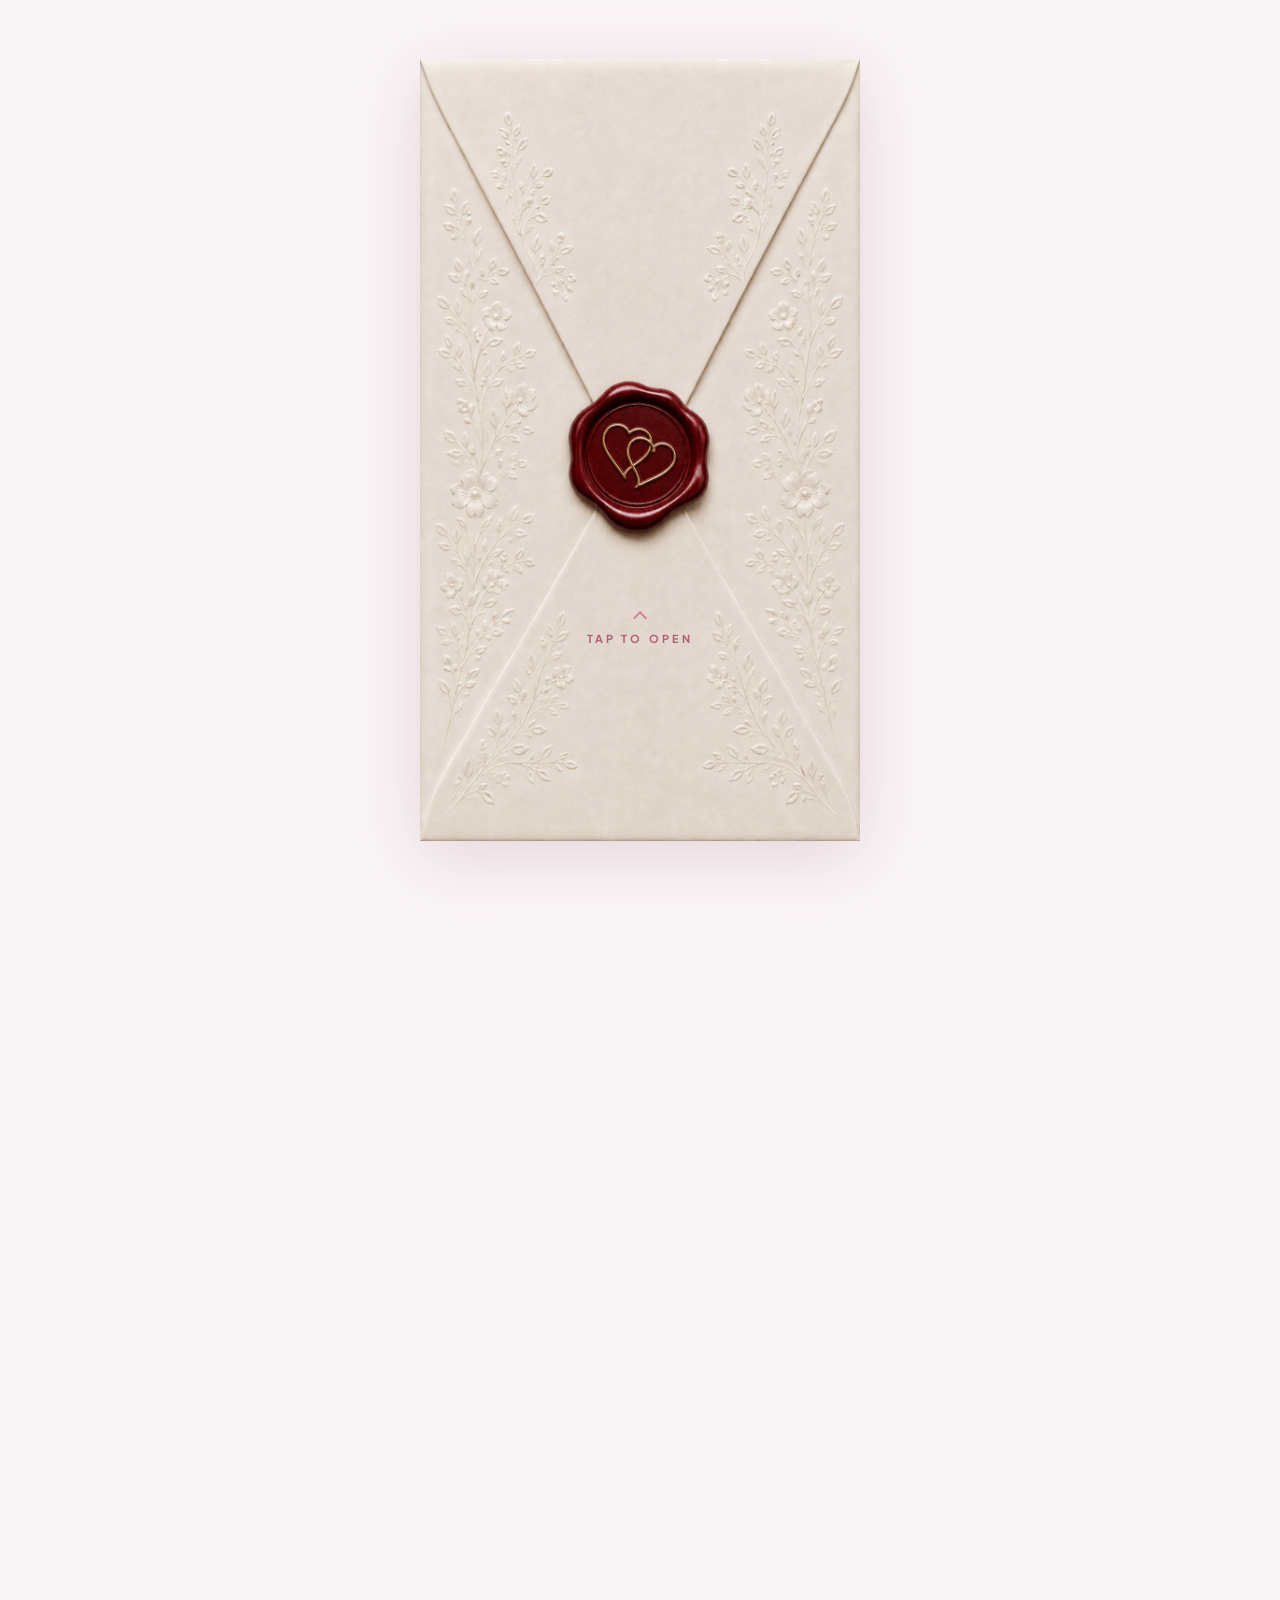
==== commit 9aaeab39: "Fix: Add event times, change venue to Rivaya by Zion, update music to music.mp3, remove No Boxed Gif" ====
--- a/index.html
+++ b/index.html
@@ -62,9 +62,9 @@
   <!-- Ambient Canvas for Floating Pearl & Blush Pink Dust -->
   <canvas id="ambient-canvas"></canvas>
 
-  <!-- Background Music Track (Original Soundtrack: Ludovico Einaudi - Divenire) -->
+  <!-- Background Music Track -->
   <audio id="weiAudio" loop preload="auto">
-    <source src="media/Einaudi_ Divenire (1) (1).mp3" type="audio/mp3">
+    <source src="music.mp3" type="audio/mp3">
   </audio>
 
   <!-- Interactive Wax Seal Envelope Overlay -->
@@ -250,13 +250,14 @@
           <div class="lotus-halo-pulse"></div>
         </div>
 
-        <!-- Event Nodes List (Displaying ONLY Event Names as requested) -->
+        <!-- Event Nodes List -->
         <div class="timeline-events-list">
 
           <!-- Event 1: Baraat Swagat -->
           <div class="lotus-event-row event-row-left" data-index="0">
             <div class="event-name-card">
               <span class="event-name-text">Baraat Swagat</span>
+              <span class="event-time">10:30 AM</span>
             </div>
             <div class="event-timeline-node">
               <div class="node-inner-dot"></div>
@@ -272,6 +273,7 @@
             </div>
             <div class="event-name-card">
               <span class="event-name-text">Jaimala Ceremony</span>
+              <span class="event-time">11:00 AM</span>
             </div>
           </div>
 
@@ -279,6 +281,7 @@
           <div class="lotus-event-row event-row-left" data-index="2">
             <div class="event-name-card">
               <span class="event-name-text">Royal Lunch</span>
+              <span class="event-time">1:30 PM</span>
             </div>
             <div class="event-timeline-node">
               <div class="node-inner-dot"></div>
@@ -294,6 +297,7 @@
             </div>
             <div class="event-name-card">
               <span class="event-name-text">Sacred Pheras</span>
+              <span class="event-time">3:30 PM</span>
             </div>
           </div>
 
@@ -301,6 +305,7 @@
           <div class="lotus-event-row event-row-left" data-index="4">
             <div class="event-name-card">
               <span class="event-name-text">Doli &amp; Vidai</span>
+              <span class="event-time">5:30 PM</span>
             </div>
             <div class="event-timeline-node">
               <div class="node-inner-dot"></div>
@@ -317,7 +322,7 @@
     <section class="romantic-section venue-section" id="venue">
       <h2 class="section-title">The Wedding Venue</h2>
       <img class="section-heading-flourish" src="images/cdn/noroot_6.png" alt="Flourish Divider" />
-      <div class="section-subtitle">Rivaya by Zion</div>
+      <div class="section-subtitle">Rivaya by Zion • 26th November 2026</div>
 
       <img class="venue-artwork" src="images/cdn/ChatGPT_Image_May_25.png" alt="Wedding Mandap Arch" />
 
@@ -336,8 +341,8 @@
         </div>
         <div class="venue-map-iframe-container">
           <iframe 
-            title="Google Map preview for Rivaya by Zion"
-            src="https://maps.google.com/maps?q=Rivaya+by+Zion&t=&z=14&ie=UTF8&iwloc=&output=embed"
+title="Google Map preview for Rivaya by Zion"
+                            src="https://maps.google.com/maps?q=Rivaya+by+Zion&t=&z=14&ie=UTF8&iwloc=&output=embed"
             loading="lazy" 
             allowfullscreen="" 
             referrerpolicy="no-referrer-when-downgrade">
@@ -358,7 +363,7 @@
       </div>
     </section>
 
-    <!-- SECTION 6: WARM BLESSINGS & DRESS CODE -->
+    <!-- SECTION 6: WARM BLESSINGS -->
     <section class="romantic-section notes-section">
       <div class="notes-cards-grid">
         <!-- Card 1: Warm Blessings -->
@@ -369,18 +374,6 @@
           <p class="note-card-text">
             Your gracious presence and heartfelt blessings are the greatest gifts we treasure.
           </p>
-          <div class="note-card-sub">(No boxed gifts, please)</div>
-        </div>
-
-        <!-- Card 2: Dress Code -->
-        <div class="note-card">
-          <img class="card-corner-vine left" src="images/cdn/noroot_14.png" alt="Floral Vine" />
-          <img class="card-corner-vine right" src="images/cdn/noroot_10.png" alt="Floral Vine" />
-          <div class="note-card-title">Dress Code</div>
-          <p class="note-card-text">
-            Indian Festive &amp; Traditional Ethnic Attire
-          </p>
-          <div class="note-card-sub">(Pastels &amp; Soft Elegant Hues)</div>
         </div>
       </div>
     </section>
--- a/css/custom.css
+++ b/css/custom.css
@@ -1128,6 +1128,16 @@
   transition: color 0.3s ease;
 }
 
+.event-time {
+  font-family: var(--font-sans);
+  font-size: 12px;
+  font-weight: 600;
+  color: var(--theme-pink-primary);
+  display: block;
+  margin-top: 4px;
+  letter-spacing: 0.04em;
+}
+
 .lotus-event-row.active .event-name-card {
   border-color: var(--theme-pink-primary);
   box-shadow: 0 10px 26px rgba(212, 130, 150, 0.22), 0 0 14px rgba(247, 228, 233, 0.4);
@@ -1316,7 +1326,7 @@
 
 
 /* ==========================================================================
-   7. WARM BLESSINGS & DRESS CODE CARDS
+   7. WARM BLESSINGS CARD
    ========================================================================== */
 .notes-section {
   padding: 60px 24px;
@@ -1324,9 +1334,8 @@
 }
 
 .notes-cards-grid {
-  display: grid;
-  grid-template-columns: 1fr 1fr;
-  gap: 20px;
+  display: flex;
+  justify-content: center;
   max-width: 540px;
   margin: 0 auto;
 }
@@ -1341,6 +1350,7 @@
   text-align: center;
   box-shadow: 0 8px 24px rgba(110, 90, 100, 0.08);
   transition: transform 0.35s ease, box-shadow 0.35s ease, border-color 0.35s ease;
+  width: 100%;
 }
 
 .note-card:hover {
@@ -1556,10 +1566,10 @@
     height: 42px;
   }
 
-  .notes-cards-grid {
-    grid-template-columns: 1fr;
-    gap: 16px;
-  }
+.notes-cards-grid {
+  display: flex;
+  justify-content: center;
+}
 
   .actions-wrap {
     flex-direction: column;
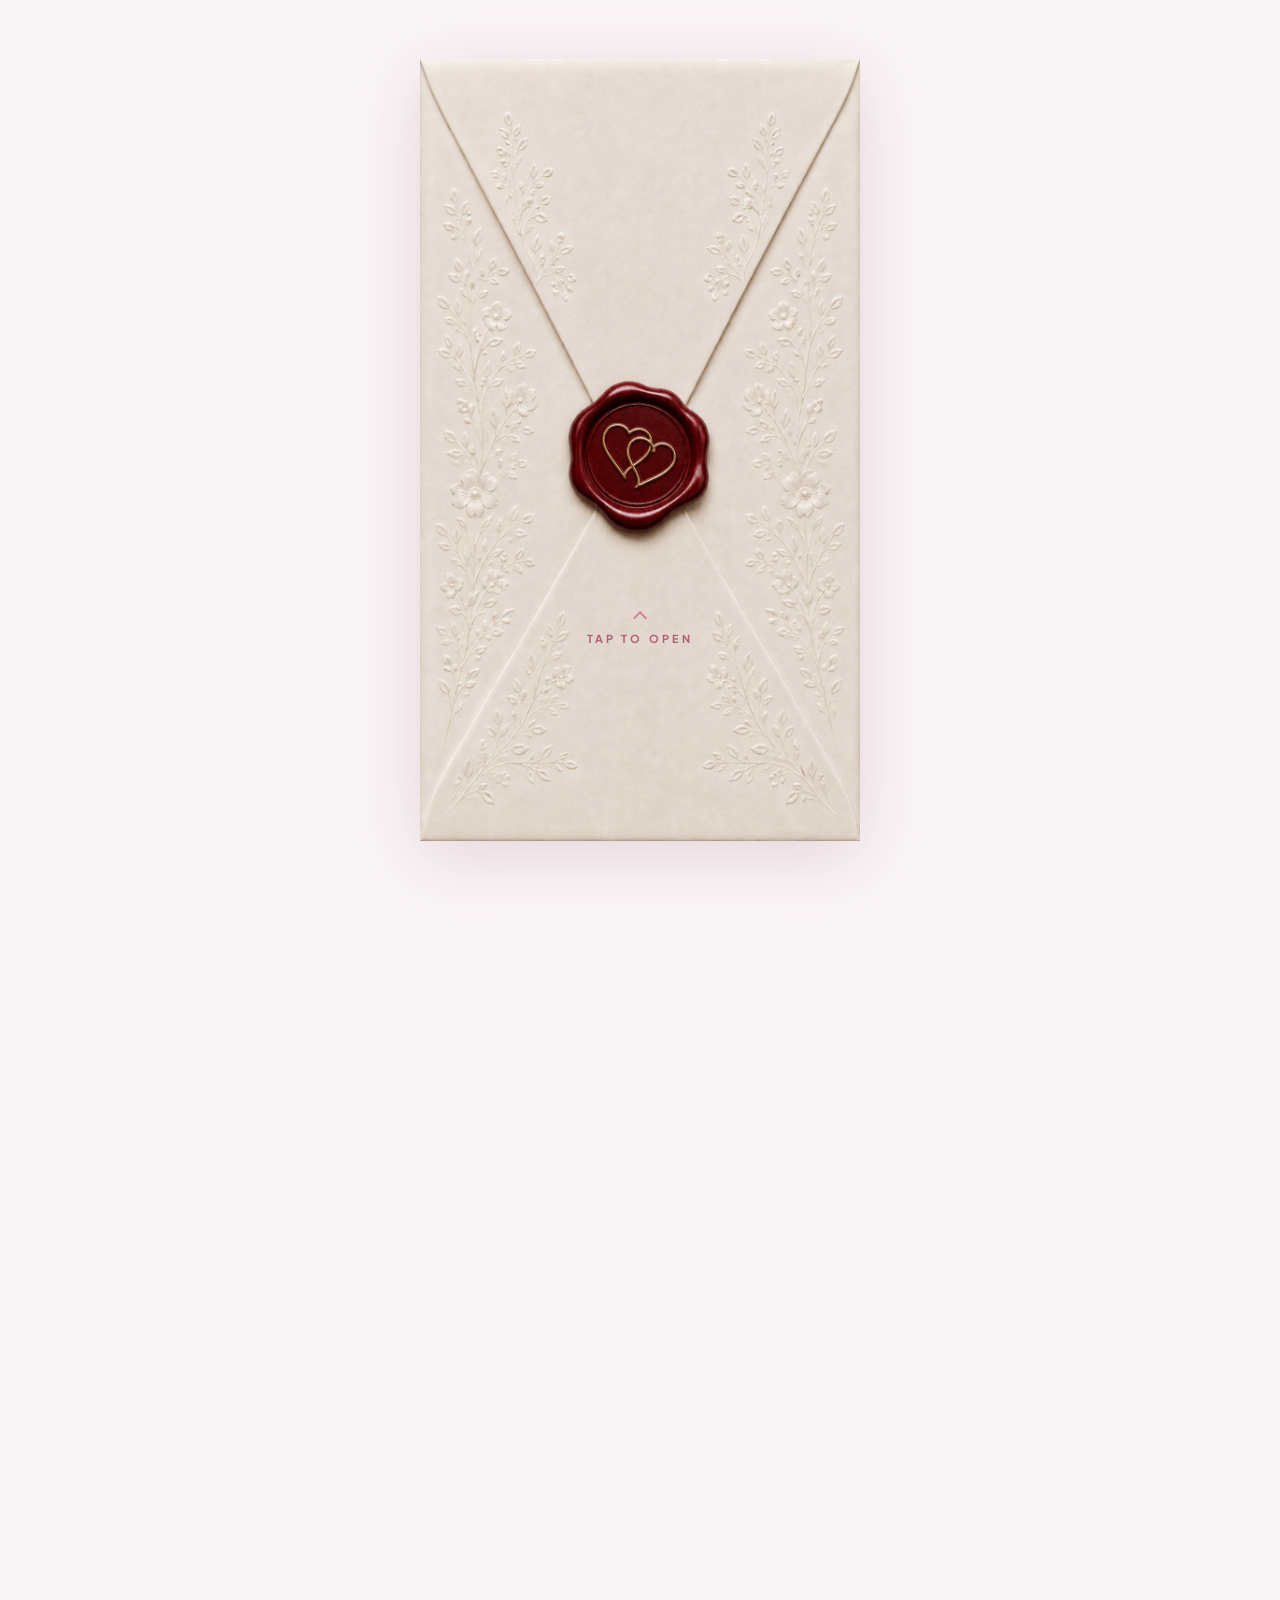
==== commit 19150383: "Update event timings and venue name - Baraat 10:30 AM -> 11:00 AM - Jaimala 11:00 AM -> 11:30 AM - L" ====
--- a/index.html
+++ b/index.html
@@ -9,7 +9,7 @@
   
   <!-- Primary Meta Tags -->
   <meta name="title" content="Bhavya &amp; Sanyam | Wedding Celebration" />
-  <meta name="description" content="Together with their families, Bhavya &amp; Sanyam joyfully invite you to celebrate their auspicious wedding union on 26th November 2026 at Rivaya by Zion." />
+  <meta name="description" content="Together with their families, Bhavya &amp; Sanyam joyfully invite you to celebrate their auspicious wedding union on 26th November 2026 at Rivaya by Zion (Formerly Crossroad Banquets)." />
   <link rel="canonical" href="https://share.google/cXYoefN7goMe2oGer" />
 
   <!-- Open Graph / WhatsApp / Facebook / iMessage -->
@@ -17,7 +17,7 @@
   <meta property="og:site_name" content="Bhavya &amp; Sanyam Wedding" />
   <meta property="og:url" content="https://share.google/cXYoefN7goMe2oGer" />
   <meta property="og:title" content="Bhavya &amp; Sanyam | Wedding Celebration" />
-  <meta property="og:description" content="Two souls, one eternal journey — join Bhavya &amp; Sanyam for their wedding celebrations on 26th November 2026 at Rivaya by Zion." />
+  <meta property="og:description" content="Two souls, one eternal journey — join Bhavya &amp; Sanyam for their wedding celebrations on 26th November 2026 at Rivaya by Zion (Formerly Crossroad Banquets)." />
   <meta property="og:image" content="images/og-image.jpg" />
   <meta property="og:image:secure_url" content="images/og-image.jpg" />
   <meta property="og:image:type" content="image/jpeg" />
@@ -29,7 +29,7 @@
   <!-- Twitter Card Tags -->
   <meta name="twitter:card" content="summary_large_image" />
   <meta name="twitter:title" content="Bhavya &amp; Sanyam | Wedding Celebration" />
-  <meta name="twitter:description" content="Two souls, one eternal journey — join Bhavya &amp; Sanyam for their wedding celebrations on 26th November 2026 at Rivaya by Zion." />
+  <meta name="twitter:description" content="Two souls, one eternal journey — join Bhavya &amp; Sanyam for their wedding celebrations on 26th November 2026 at Rivaya by Zion (Formerly Crossroad Banquets)." />
   <meta name="twitter:image" content="images/og-image.jpg" />
   <meta name="twitter:image:alt" content="Bhavya &amp; Sanyam Wedding — 26th November 2026" />
 
@@ -168,12 +168,12 @@
         </div>
       </div>
 
-      <!-- Interactive Scratch-to-Reveal Card (Updated Venue: Rivaya by Zion) -->
+      <!-- Interactive Scratch-to-Reveal Card (Updated Venue: Rivaya by Zion (Formerly Crossroad Banquets)) -->
       <div class="scratch-date-wrap" id="scratch-date-container">
         <div class="scratch-card-body">
           <div class="scratch-revealed-content">
             <span class="revealed-day">Thursday, 26 Nov 2026</span>
-            <span class="revealed-sub">Rivaya by Zion</span>
+            <span class="revealed-sub">Rivaya by Zion (Formerly Crossroad Banquets)</span>
           </div>
           <canvas id="scratch-canvas"></canvas>
         </div>
@@ -257,7 +257,7 @@
           <div class="lotus-event-row event-row-left" data-index="0">
             <div class="event-name-card">
               <span class="event-name-text">Baraat Swagat</span>
-              <span class="event-time">10:30 AM</span>
+              <span class="event-time">11:00 AM</span>
             </div>
             <div class="event-timeline-node">
               <div class="node-inner-dot"></div>
@@ -273,7 +273,7 @@
             </div>
             <div class="event-name-card">
               <span class="event-name-text">Jaimala Ceremony</span>
-              <span class="event-time">11:00 AM</span>
+              <span class="event-time">11:30 AM</span>
             </div>
           </div>
 
@@ -281,7 +281,7 @@
           <div class="lotus-event-row event-row-left" data-index="2">
             <div class="event-name-card">
               <span class="event-name-text">Royal Lunch</span>
-              <span class="event-time">1:30 PM</span>
+              <span class="event-time">1:00 PM</span>
             </div>
             <div class="event-timeline-node">
               <div class="node-inner-dot"></div>
@@ -297,7 +297,7 @@
             </div>
             <div class="event-name-card">
               <span class="event-name-text">Sacred Pheras</span>
-              <span class="event-time">3:30 PM</span>
+              <span class="event-time">3:00 PM</span>
             </div>
           </div>
 
@@ -305,7 +305,7 @@
           <div class="lotus-event-row event-row-left" data-index="4">
             <div class="event-name-card">
               <span class="event-name-text">Doli &amp; Vidai</span>
-              <span class="event-time">5:30 PM</span>
+              <span class="event-time">6:00 PM</span>
             </div>
             <div class="event-timeline-node">
               <div class="node-inner-dot"></div>
@@ -318,15 +318,15 @@
       </div>
     </section>
 
-    <!-- SECTION 5: THE WEDDING VENUE (Rivaya by Zion) -->
+    <!-- SECTION 5: THE WEDDING VENUE (Rivaya by Zion (Formerly Crossroad Banquets)) -->
     <section class="romantic-section venue-section" id="venue">
       <h2 class="section-title">The Wedding Venue</h2>
       <img class="section-heading-flourish" src="images/cdn/noroot_6.png" alt="Flourish Divider" />
-      <div class="section-subtitle">Rivaya by Zion • 26th November 2026</div>
+      <div class="section-subtitle">Rivaya by Zion (Formerly Crossroad Banquets) • 26th November 2026</div>
 
       <img class="venue-artwork" src="images/cdn/ChatGPT_Image_May_25.png" alt="Wedding Mandap Arch" />
 
-      <div class="venue-name">Rivaya by Zion</div>
+      <div class="venue-name">Rivaya by Zion (Formerly Crossroad Banquets)</div>
       <div class="venue-address">
         <i class="fa-solid fa-location-dot"></i> Grand Wedding Celebrations • Delhi-NCR
       </div>
@@ -341,8 +341,8 @@
         </div>
         <div class="venue-map-iframe-container">
           <iframe 
-title="Google Map preview for Rivaya by Zion"
-                            src="https://maps.google.com/maps?q=Rivaya+by+Zion&t=&z=14&ie=UTF8&iwloc=&output=embed"
+            title="Google Map preview for Rivaya by Zion (Formerly Crossroad Banquets)"
+            src="https://maps.google.com/maps?q=Crossroads+Banquets+Conventions,+Maruti+Kunj+Chowk,+Bhondsi,+Gurugram&t=&z=15&ie=UTF8&iwloc=&output=embed"
             loading="lazy" 
             allowfullscreen="" 
             referrerpolicy="no-referrer-when-downgrade">
@@ -356,7 +356,7 @@
           Get Directions
         </a>
 
-        <a href="https://calendar.google.com/calendar/render?action=TEMPLATE&text=Bhavya%20%26%20Sanyam%20Wedding&dates=20261126T110000/20261126T190000&details=Join%20us%20for%20the%20wedding%20celebrations%20of%20Bhavya%20%26%20Sanyam%20at%20Rivaya%20by%20Zion.&location=Rivaya%20by%20Zion" target="_blank" rel="noopener noreferrer" class="romantic-btn btn-grey">
+        <a href="https://calendar.google.com/calendar/render?action=TEMPLATE&text=Bhavya%20%26%20Sanyam%20Wedding&dates=20261126T110000/20261126T190000&details=Join%20us%20for%20the%20wedding%20celebrations%20of%20Bhavya%20%26%20Sanyam%20at%20Rivaya%20by%20Zion%20(Formerly%20Crossroad%20Banquets).&location=Rivaya%20by%20Zion%20(Formerly%20Crossroad%20Banquets)" target="_blank" rel="noopener noreferrer" class="romantic-btn btn-grey">
           <i class="fa-regular fa-calendar-plus"></i>
           Add to Calendar
         </a>
--- a/css/custom.css
+++ b/css/custom.css
@@ -547,7 +547,7 @@
 .scratch-card-body {
   position: relative;
   width: 250px;
-  height: 64px;
+  height: 68px;
   margin: 0 auto;
   border-radius: 10px;
   overflow: hidden;
@@ -564,6 +564,8 @@
   align-items: center;
   justify-content: center;
   background: #FFFDF9;
+  padding: 0 8px;
+  text-align: center;
 }
 
 .revealed-day {
@@ -576,10 +578,16 @@
 
 .revealed-sub {
   font-family: var(--font-sans);
-  font-size: 11px;
+  font-size: 10px;
   color: var(--theme-grey-medium);
   font-weight: 600;
   margin-top: 2px;
+  line-height: 1.32;
+  text-wrap: balance;
+  white-space: normal;
+  word-wrap: break-word;
+  max-width: 100%;
+  letter-spacing: 0.02em;
 }
 
 #scratch-canvas {
@@ -942,6 +950,12 @@
   font-style: italic;
   color: var(--theme-grey-medium);
   margin-bottom: 44px;
+  line-height: 1.5;
+  text-wrap: balance;
+  max-width: 520px;
+  margin-left: auto;
+  margin-right: auto;
+  padding: 0 8px;
 }
 
 /* Lotus Timeline Container */
@@ -1156,7 +1170,7 @@
 
 
 /* ==========================================================================
-   6. VENUE SECTION (Rivaya by Zion)
+   6. VENUE SECTION (Rivaya by Zion (Formerly Crossroad Banquets))
    ========================================================================== */
 .venue-section {
   background: var(--theme-bg-alt);
@@ -1183,11 +1197,17 @@
 
 .venue-name {
   font-family: var(--font-serif-luxury);
-  font-size: 30px;
+  font-size: 28px;
   font-weight: 700;
-  letter-spacing: 0.08em;
+  letter-spacing: 0.06em;
   color: var(--theme-pink-dark);
   margin-bottom: 6px;
+  line-height: 1.32;
+  text-wrap: balance;
+  max-width: 560px;
+  margin-left: auto;
+  margin-right: auto;
+  word-wrap: break-word;
 }
 
 .venue-address {
@@ -1566,6 +1586,29 @@
     height: 42px;
   }
 
+  .venue-name {
+    font-size: 22px;
+    letter-spacing: 0.04em;
+    line-height: 1.35;
+    padding: 0 6px;
+  }
+
+  .venue-section .section-subtitle,
+  .section-subtitle {
+    font-size: 14px;
+    padding: 0 12px;
+  }
+
+  .revealed-sub {
+    font-size: 9px;
+    line-height: 1.3;
+  }
+
+  .scratch-card-body {
+    width: 250px;
+    height: 68px;
+  }
+
 .notes-cards-grid {
   display: flex;
   justify-content: center;
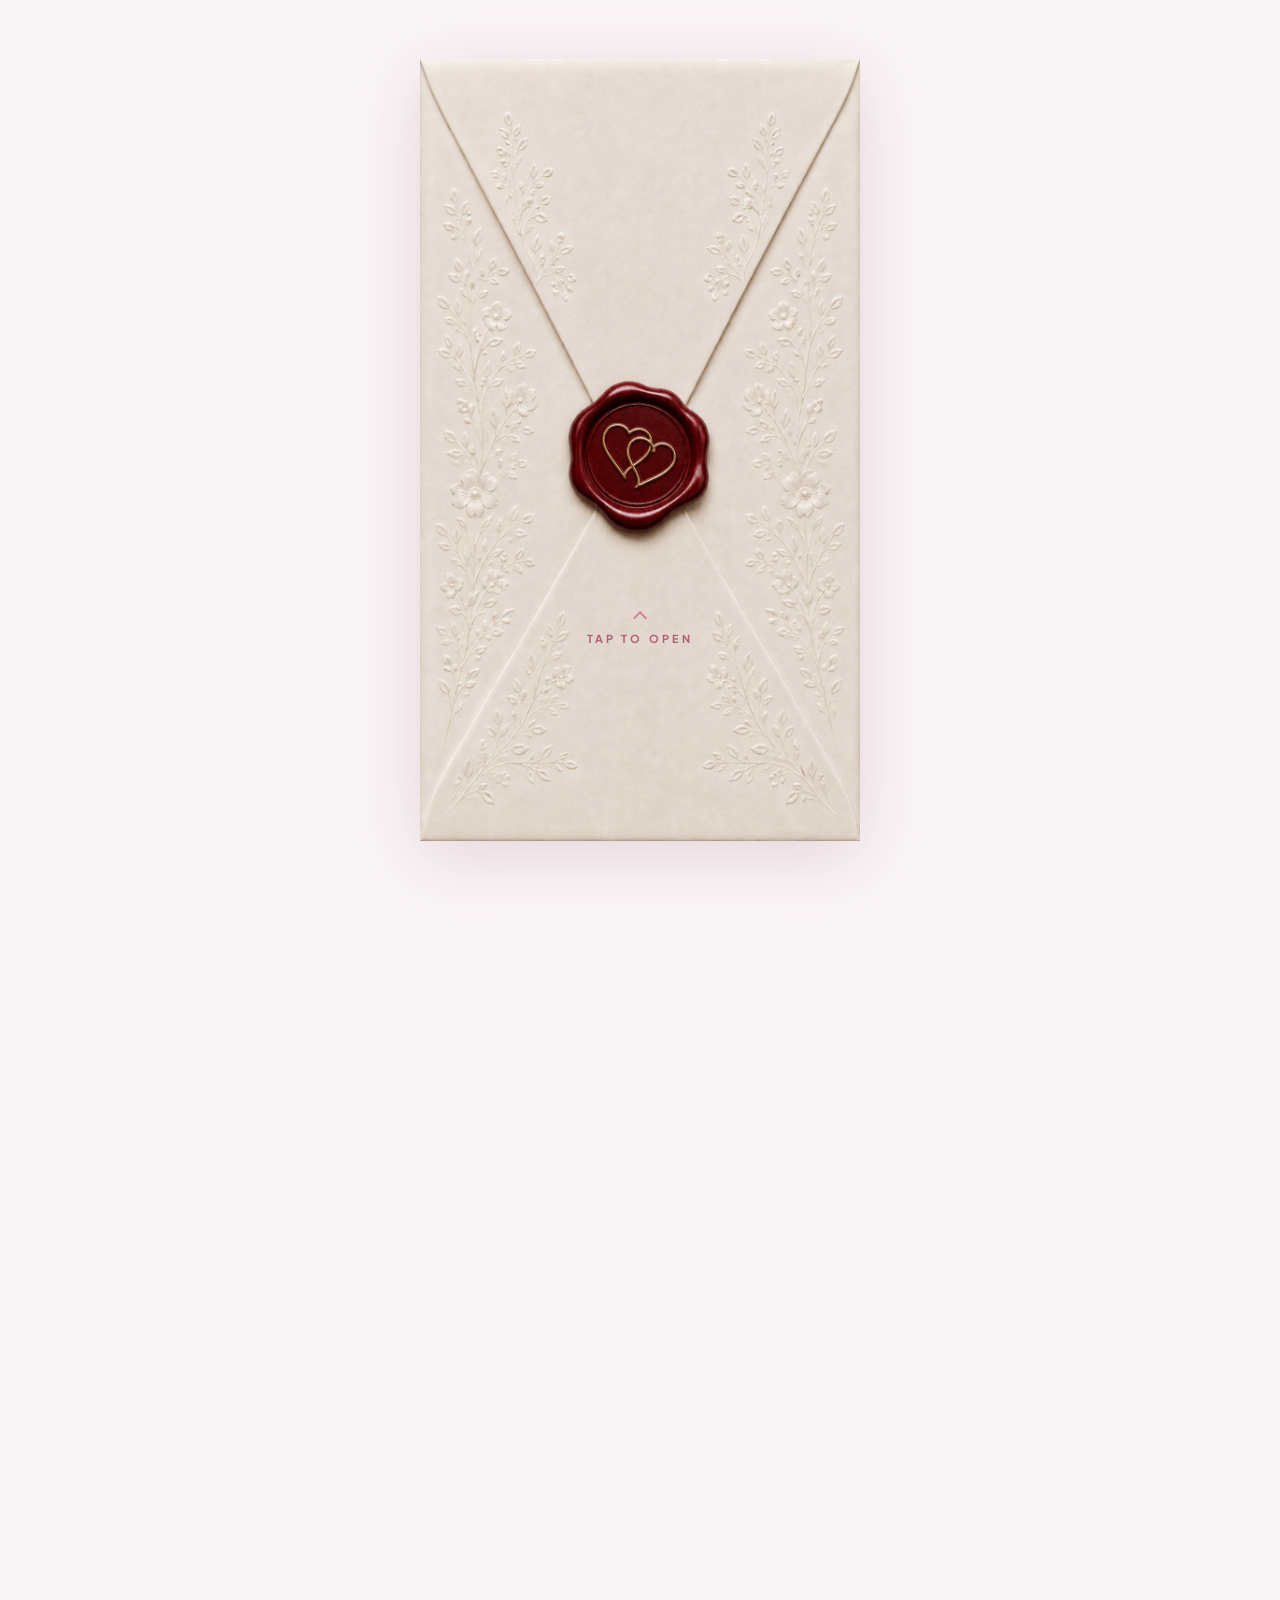
==== commit 3010ff83: "feat: add divine blessing image of Shri Sudhanshu Ji Maharaj before bride and groom names on index.h" ====
--- a/index.html
+++ b/index.html
@@ -9,13 +9,13 @@
   
   <!-- Primary Meta Tags -->
   <meta name="title" content="Bhavya &amp; Sanyam | Wedding Celebration" />
-  <meta name="description" content="Together with their families, Bhavya &amp; Sanyam joyfully invite you to celebrate their auspicious wedding union on 26th November 2026 at Rivaya by Zion (Formerly Crossroad Banquets)." />
-  <link rel="canonical" href="https://share.google/cXYoefN7goMe2oGer" />
+  <meta name="description" content="Bhavya &amp; Sanyam joyfully invite you to celebrate their auspicious wedding union on 26th November 2026 at Rivaya by Zion (Formerly Crossroad Banquets)." />
+  <link rel="canonical" href="https://bhava-weds-sanyam.invitingyou.top/" />
 
   <!-- Open Graph / WhatsApp / Facebook / iMessage -->
   <meta property="og:type" content="website" />
   <meta property="og:site_name" content="Bhavya &amp; Sanyam Wedding" />
-  <meta property="og:url" content="https://share.google/cXYoefN7goMe2oGer" />
+  <meta property="og:url" content="https://bhava-weds-sanyam.invitingyou.top/" />
   <meta property="og:title" content="Bhavya &amp; Sanyam | Wedding Celebration" />
   <meta property="og:description" content="Two souls, one eternal journey — join Bhavya &amp; Sanyam for their wedding celebrations on 26th November 2026 at Rivaya by Zion (Formerly Crossroad Banquets)." />
   <meta property="og:image" content="images/og-image.jpg" />
@@ -116,18 +116,21 @@
       <img class="hero-corner-floral top-right" src="images/cdn/noroot_2.png" alt="Floral Corner Bouquet" />
 
       <div class="hero-content">
-        <!-- Ganesh Invocation (Moved downward for optimal balance & elegance) -->
+        <!-- Ganesh Invocation with Guru Photo -->
         <div class="ganesh-invocation">
           <img class="ganesh-top-flourish" src="images/cdn/noroot_6.png" alt="Filigree Flourish" />
-          <div class="ganesh-title">Shree Ganeshaya Namah</div>
-          <div class="ganesh-sub">The Wedding Celebration Of</div>
+          <img class="guru-photo" src="images/cdn/guru-photo-enhanced.jpg" alt="With the Divine Blessings of Param Poojya Sadgurudev Shri Sudhanshu Ji Maharaj" />
         </div>
 
         <!-- Couple Names with Soft Script Typography -->
         <div class="couple-headline-wrap">
-          <div class="couple-headline">Bhavya</div>
+          <div class="couple-person groom-wrap">
+            <div class="couple-headline">Bhavya</div>
+          </div>
           <span class="ampersand">&amp;</span>
-          <div class="couple-headline">Sanyam</div>
+          <div class="couple-person bride-wrap">
+            <div class="couple-headline">Sanyam</div>
+          </div>
         </div>
 
         <!-- Sacred Blessing & Invitation Note (Date removed completely from First Page) -->
@@ -135,7 +138,7 @@
           <div class="sacred-blessing-title">Two Souls • Seven Sacred Vows</div>
           <div class="sacred-blessing-sub">One Eternal Journey of Love</div>
           <p class="invitation-letter">
-            Together with their families, Bhavya &amp; Sanyam joyfully invite you and your family to grace the auspicious wedding celebrations and bestow your heartfelt blessings as they begin their sacred journey together.
+            Bhavya &amp; Sanyam joyfully invite you and your family to grace the auspicious wedding celebrations and bestow your heartfelt blessings as they begin their sacred journey together.
           </p>
           <img class="ornament-divider" src="images/cdn/noroot_6.png" alt="Flourish Divider" />
         </div>
@@ -236,7 +239,7 @@
         <img class="schedule-flourish-wing right" src="images/cdn/right-element_1.png" alt="" />
       </div>
       
-      <div class="section-subtitle">Auspicious Wedding Ceremonies • 26th November 2026</div>
+      <div class="section-subtitle schedule-date-subtitle">Auspicious Wedding Ceremonies • <span class="schedule-date-highlight">26th November 2026</span></div>
 
       <!-- Lotus Flower Scrolling Timeline Architecture -->
       <div class="lotus-timeline-container" id="lotusTimeline">
@@ -327,15 +330,15 @@
       <img class="venue-artwork" src="images/cdn/ChatGPT_Image_May_25.png" alt="Wedding Mandap Arch" />
 
       <div class="venue-name">Rivaya by Zion (Formerly Crossroad Banquets)</div>
-      <div class="venue-address">
+      <a href="https://share.google/L2IBofkHeooDr6lvQ" target="_blank" rel="noopener noreferrer" class="venue-address venue-address-link" title="Open Google Maps Location">
         <i class="fa-solid fa-location-dot"></i> Grand Wedding Celebrations • Delhi-NCR
-      </div>
+      </a>
 
       <!-- Google Map Preview Card -->
       <div class="venue-map-preview-card">
         <div class="venue-map-preview-header">
           <span class="map-preview-tag"><i class="fa-solid fa-map-location-dot"></i> Google Maps Navigation</span>
-          <a href="https://share.google/cXYoefN7goMe2oGer" target="_blank" rel="noopener noreferrer" class="map-direct-link" title="Open Full Google Maps">
+          <a href="https://share.google/L2IBofkHeooDr6lvQ" target="_blank" rel="noopener noreferrer" class="map-direct-link" title="Open Full Google Maps">
             <i class="fa-solid fa-arrow-up-right-from-square"></i> Open Map
           </a>
         </div>
@@ -351,19 +354,19 @@
       </div>
 
       <div class="actions-wrap">
-        <a href="https://share.google/cXYoefN7goMe2oGer" target="_blank" rel="noopener noreferrer" class="romantic-btn btn-pink">
+        <a href="https://share.google/L2IBofkHeooDr6lvQ" target="_blank" rel="noopener noreferrer" class="romantic-btn btn-pink">
           <i class="fa-solid fa-diamond-turn-right"></i>
           Get Directions
         </a>
 
-        <a href="https://calendar.google.com/calendar/render?action=TEMPLATE&text=Bhavya%20%26%20Sanyam%20Wedding&dates=20261126T110000/20261126T190000&details=Join%20us%20for%20the%20wedding%20celebrations%20of%20Bhavya%20%26%20Sanyam%20at%20Rivaya%20by%20Zion%20(Formerly%20Crossroad%20Banquets).&location=Rivaya%20by%20Zion%20(Formerly%20Crossroad%20Banquets)" target="_blank" rel="noopener noreferrer" class="romantic-btn btn-grey">
+        <a href="https://calendar.google.com/calendar/render?action=TEMPLATE&text=Bhavya%20%26%20Sanyam%20Wedding&dates=20261126T110000/20261126T190000&details=Join%20us%20for%20the%20wedding%20celebrations%20of%20Bhavya%20%26%20Sanyam%20at%20Rivaya%20by%20Zion%20(Formerly%20Crossroad%20Banquets).%0A%0ALocation:%20https://share.google/L2IBofkHeooDr6lvQ&location=Rivaya%20by%20Zion%20(Formerly%20Crossroad%20Banquets)" target="_blank" rel="noopener noreferrer" class="romantic-btn btn-grey">
           <i class="fa-regular fa-calendar-plus"></i>
           Add to Calendar
         </a>
       </div>
     </section>
 
-    <!-- SECTION 6: WARM BLESSINGS -->
+    <!-- SECTION 6: WARM BLESSINGS & DRESS CODE -->
     <section class="romantic-section notes-section">
       <div class="notes-cards-grid">
         <!-- Card 1: Warm Blessings -->
@@ -380,6 +383,7 @@
 
     <!-- SECTION 7: INVITESTORY FOOTER BRANDING -->
     <footer class="invitestory-footer">
+      <div class="footer-closing-note">We Look Forward to Celebrating With You!</div>
       <img class="footer-flourish" src="images/cdn/noroot_6.png" alt="Flourish Divider" />
       <div class="footer-signature">Designed with love by InviteStory</div>
       <a href="https://www.instagram.com/invitestory.in/" target="_blank" rel="noopener noreferrer" class="footer-insta-link" title="Follow InviteStory on Instagram">
--- a/css/custom.css
+++ b/css/custom.css
@@ -3,7 +3,7 @@
    Soft, Romantic, Sophisticated Wedding Aesthetic
    ========================================================================== */
 
-@import url('https://fonts.googleapis.com/css2?family=Alex+Brush&family=Cormorant+Garamond:ital,wght@0,400;0,500;0,600;0,700;1,400;1,600&family=Playfair+Display:ital,wght@0,400;0,500;0,600;0,700;1,400;1,600&family=Montserrat:wght@300;400;500;600;700&family=Plus+Jakarta+Sans:wght@300;400;500;600;700&display=swap');
+@import url('https://fonts.googleapis.com/css2?family=Alex+Brush&family=Cormorant+Garamond:ital,wght@0,400;0,500;0,600;0,700;1,400;1,600&family=Noto+Serif+Devanagari:wght@400;500;600;700&family=Playfair+Display:ital,wght@0,400;0,500;0,600;0,700;1,400;1,600&family=Montserrat:wght@300;400;500;600;700&family=Plus+Jakarta+Sans:wght@300;400;500;600;700&display=swap');
 
 :root {
   /* Soft Pink & Grey Luxury Palette */
@@ -332,6 +332,12 @@
   margin-top: 15px;
   margin-bottom: 26px;
   animation: heroFadeIn 1.5s 0.2s ease backwards;
+  background: radial-gradient(circle, rgba(232, 165, 180, 0.12) 0%, transparent 70%);
+  border-radius: 20px;
+  padding: 20px;
+  display: inline-block;
+  width: 100%;
+  text-align: center;
 }
 
 .ganesh-top-flourish {
@@ -358,6 +364,155 @@
   margin-bottom: 6px;
 }
 
+/* Guru Photo below invocation */
+.ganesh-invocation {
+  margin-top: 15px;
+  margin-bottom: 26px;
+  animation: heroFadeIn 1.5s 0.2s ease backwards;
+  background: radial-gradient(circle, rgba(212, 130, 150, 0.15) 0%, rgba(247, 228, 233, 0.08) 60%, transparent 75%);
+  border-radius: 24px;
+  padding: 28px 24px 20px;
+  display: inline-block;
+  width: 100%;
+  text-align: center;
+  backdrop-filter: blur(4px);
+}
+
+.guru-photo {
+  width: 310px;
+  max-width: 90%;
+  height: auto;
+  aspect-ratio: 576 / 1024;
+  object-fit: contain;
+  border-radius: 20px;
+  border: 1px solid rgba(212, 130, 150, 0.25);
+  box-shadow: 0 16px 45px rgba(140, 61, 82, 0.25), 0 0 25px rgba(232, 165, 180, 0.2);
+  margin: 18px auto 0;
+  display: block;
+  transition: transform 0.4s ease, box-shadow 0.4s ease;
+}
+
+/* Guru Blessing Section with Transparent Image and Script Typography */
+.guru-blessing-container {
+  display: flex;
+  flex-direction: column;
+  align-items: center;
+  justify-content: center;
+  margin-bottom: 20px;
+  padding: 16px 20px;
+}
+
+.guru-blessing-script {
+  font-family: var(--font-script);
+  font-size: 38px;
+  font-weight: 400;
+  line-height: 1.15;
+  color: var(--theme-pink-dark);
+  background: var(--rose-grey-gradient);
+  -webkit-background-clip: text;
+  -webkit-text-fill-color: transparent;
+  filter: drop-shadow(0 2px 4px rgba(212, 130, 150, 0.15));
+  margin: 8px auto 2px;
+  text-align: center;
+}
+
+.guru-blessing-hindi-title {
+  font-family: var(--font-script), 'Noto Serif Devanagari', var(--font-serif-luxury), Georgia, serif;
+  font-size: 20px;
+  font-weight: 600;
+  line-height: 1.35;
+  color: var(--theme-pink-dark);
+  background: var(--rose-grey-gradient);
+  -webkit-background-clip: text;
+  -webkit-text-fill-color: transparent;
+  letter-spacing: 0.05em;
+  margin: 4px auto 2px;
+  text-align: center;
+}
+
+.guru-blessing-hindi-name {
+  font-family: var(--font-script), 'Noto Serif Devanagari', var(--font-serif-luxury), Georgia, serif;
+  font-size: 25px;
+  font-weight: 700;
+  line-height: 1.35;
+  color: var(--theme-pink-dark);
+  background: var(--rose-grey-gradient);
+  -webkit-background-clip: text;
+  -webkit-text-fill-color: transparent;
+  letter-spacing: 0.04em;
+  margin: 2px auto 8px;
+  text-align: center;
+}
+
+.guru-photo-wrap {
+  position: relative;
+  display: inline-block;
+  margin: 6px auto;
+}
+
+.guru-photo-transparent {
+  width: 210px;
+  max-width: 82vw;
+  height: auto;
+  display: block;
+  margin: 0 auto;
+  background: transparent !important;
+  border: none !important;
+  border-radius: 0 !important;
+  box-shadow: none !important;
+  filter: drop-shadow(0 12px 28px rgba(212, 130, 150, 0.35));
+  transition: transform 0.4s ease, filter 0.4s ease;
+  animation: guruGentleFloat 4s ease-in-out infinite alternate;
+}
+
+@keyframes guruGentleFloat {
+  0% { transform: translateY(0px); filter: drop-shadow(0 10px 24px rgba(212, 130, 150, 0.3)); }
+  100% { transform: translateY(-5px); filter: drop-shadow(0 16px 32px rgba(140, 61, 82, 0.4)); }
+}
+
+.guru-photo-transparent:hover {
+  transform: translateY(-6px) scale(1.03);
+}
+
+.guru-blessing-mantra {
+  font-family: var(--font-script), 'Noto Serif Devanagari', var(--font-serif-luxury), Georgia, serif;
+  font-size: 24px;
+  font-weight: 700;
+  line-height: 1.35;
+  color: var(--theme-pink-dark);
+  background: var(--rose-grey-gradient);
+  -webkit-background-clip: text;
+  -webkit-text-fill-color: transparent;
+  letter-spacing: 0.08em;
+  margin: 8px auto 4px;
+  text-align: center;
+}
+
+@media screen and (max-width: 600px) {
+  .guru-photo {
+    width: 285px;
+    max-width: 88vw;
+    height: auto;
+    border-radius: 18px;
+    margin: 16px auto 0;
+  }
+  .guru-blessing-script {
+    font-size: 30px;
+  }
+  .guru-blessing-hindi-title {
+    font-size: 17px;
+  }
+  .guru-blessing-hindi-name {
+    font-size: 21px;
+  }
+  .guru-photo-transparent {
+    width: 165px;
+  }
+  .guru-blessing-mantra {
+    font-size: 20px;
+  }
+}
+
 .ganesh-sub {
   font-family: var(--font-serif);
   font-size: 13.5px;
@@ -371,15 +526,22 @@
 
 /* Couple Names with Soft Script Typography */
 .couple-headline-wrap {
-  margin: 24px 0 18px;
+  margin: 22px 0 16px;
   animation: heroFadeIn 1.8s 0.5s ease backwards;
+}
+
+.couple-person {
+  margin: 4px 0;
+  display: flex;
+  flex-direction: column;
+  align-items: center;
 }
 
 .couple-headline {
   font-family: var(--font-script);
-  font-size: 64px;
+  font-size: 58px;
   font-weight: 400;
-  line-height: 1.05;
+  line-height: 1.1;
   color: var(--theme-pink-dark);
   background: var(--rose-grey-gradient);
   -webkit-background-clip: text;
@@ -388,14 +550,27 @@
   padding: 0 10px;
 }
 
+.couple-parentage {
+  font-family: var(--font-serif-luxury);
+  font-size: 16px;
+  font-weight: 500;
+  letter-spacing: 0.03em;
+  color: var(--theme-grey-medium);
+  margin-top: 3px;
+  line-height: 1.4;
+  padding: 0 14px;
+  max-width: 480px;
+  text-align: center;
+}
+
 .ampersand {
   font-family: var(--font-serif);
   font-style: italic;
   font-weight: 400;
-  font-size: 36px;
+  font-size: 32px;
   color: var(--theme-pink-primary);
   display: block;
-  margin: 2px 0;
+  margin: 4px 0;
   opacity: 0.9;
 }
 
@@ -878,14 +1053,71 @@
 
 
 /* ==========================================================================
-   5. SCHEDULE SECTION (Lotus Flower Scrolling Design)
-   ========================================================================== */
+    5. SCHEDULE SECTION (Lotus Flower Scrolling Design)
+    ========================================================================== */
 .schedule-section {
-  position: relative;
-  padding: 65px 24px 75px;
-  text-align: center;
-  background: radial-gradient(circle at 50% 50%, rgba(255, 255, 255, 1) 0%, rgba(250, 245, 247, 1) 100%);
-  overflow: hidden;
+   position: relative;
+   padding: 65px 24px 75px;
+   text-align: center;
+   background: radial-gradient(circle at 50% 50%, rgba(255, 255, 255, 1) 0%, rgba(250, 245, 247, 1) 100%);
+   overflow: hidden;
+}
+
+/* 25th November event cards — subtle rose blush tint (default style) */
+/* 26th November events — distinct styling */
+.event-date-26 .event-name-card {
+   background: rgba(255, 255, 255, 0.96);
+   border-color: var(--theme-grey-border);
+}
+
+.event-date-26 .event-name-text {
+   color: var(--theme-grey-dark);
+}
+
+.event-date-26 .event-time {
+   color: var(--theme-pink-primary);
+}
+
+.event-date-26 .lotus-event-row:hover .event-name-card {
+   border-color: var(--theme-pink-primary);
+}
+
+.event-date-26 .lotus-event-row.active .event-name-card {
+   border-color: var(--theme-pink-primary);
+   box-shadow: 0 10px 26px rgba(212, 130, 150, 0.22), 0 0 14px rgba(247, 228, 233, 0.4);
+}
+
+.event-date-26 .lotus-event-row.active .event-name-text {
+   color: var(--theme-pink-dark);
+}
+
+/* 25th November event cards — distinct pink tint */
+.timeline-events-list .lotus-event-row:not(.event-date-26) .event-name-card {
+   background: rgba(255, 240, 243, 0.96);
+   border-color: rgba(212, 130, 150, 0.4);
+}
+
+.timeline-events-list .lotus-event-row:not(.event-date-26) .event-name-text {
+   color: var(--theme-pink-deep);
+}
+
+.timeline-events-list .lotus-event-row:not(.event-date-26) .event-time {
+   color: var(--theme-pink-deep);
+}
+
+.timeline-events-list .lotus-event-row:not(.event-date-26):hover .event-name-card {
+   border-color: var(--theme-pink-deep);
+}
+
+.timeline-events-list .lotus-event-row:not(.event-date-26).active .event-name-card {
+   border-color: var(--theme-pink-deep);
+   box-shadow: 0 10px 26px rgba(179, 94, 116, 0.3), 0 0 18px rgba(247, 228, 233, 0.6);
+   transform: translateY(-3px) scale(1.03);
+}
+
+.timeline-events-list .lotus-event-row:not(.event-date-26).active .event-name-text {
+   color: var(--theme-pink-dark);
+   font-weight: 700;
 }
 
 .section-corner-floral {
@@ -958,6 +1190,27 @@
   padding: 0 8px;
 }
 
+.schedule-section .section-subtitle,
+.schedule-date-subtitle {
+  font-size: 18px;
+  color: var(--theme-grey-dark);
+  margin-bottom: 38px;
+}
+
+.schedule-date-highlight {
+  font-family: var(--font-serif-luxury);
+  font-size: 21px;
+  font-weight: 700;
+  font-style: normal;
+  letter-spacing: 0.04em;
+  color: var(--theme-pink-dark);
+  background: var(--rose-grey-gradient);
+  -webkit-background-clip: text;
+  -webkit-text-fill-color: transparent;
+  display: inline-block;
+  vertical-align: baseline;
+}
+
 /* Lotus Timeline Container */
 .lotus-timeline-container {
   position: relative;
@@ -966,17 +1219,32 @@
   padding: 20px 0;
 }
 
-/* Central Vertical Track Line */
+/* Central Vertical Track Line (Supports split lines for Day 1 and Day 2 so line does not go through date) */
 .timeline-track-line {
   position: absolute;
-  top: 15px;
-  bottom: 15px;
   left: 50%;
   transform: translateX(-50%);
   width: 2px;
-  background: linear-gradient(180deg, rgba(212, 130, 150, 0.3) 0%, rgba(191, 174, 181, 0.85) 20%, rgba(212, 130, 150, 0.9) 50%, rgba(191, 174, 181, 0.85) 80%, rgba(212, 130, 150, 0.3) 100%);
+  background: linear-gradient(180deg, rgba(212, 130, 150, 0.35) 0%, rgba(191, 174, 181, 0.85) 20%, rgba(212, 130, 150, 0.9) 50%, rgba(191, 174, 181, 0.85) 80%, rgba(212, 130, 150, 0.35) 100%);
   border-radius: 2px;
-  z-index: 2;
+  z-index: 1;
+}
+
+/* Fallback positions when two separate tracks are present */
+.timeline-track-line.track-line-day1 {
+  top: 55px;
+  height: 40%;
+}
+
+.timeline-track-line.track-line-day2 {
+  top: 57%;
+  bottom: 25px;
+}
+
+/* Single day fallback */
+.timeline-track-line:not(.track-line-day1):not(.track-line-day2) {
+  top: 15px;
+  bottom: 15px;
 }
 
 /* Scrolling Lotus / Rose Flower Element (Follows scroll down the timeline track & draggable) */
@@ -1061,11 +1329,187 @@
 
 /* Timeline Events List */
 .timeline-events-list {
+   position: relative;
+   display: flex;
+   flex-direction: column;
+   gap: 36px;
+   z-index: 3;
+}
+
+/* Date Separator between 25th and 26th November (Clean break without line running through date) */
+.date-separator {
+   display: flex;
+   align-items: center;
+   justify-content: center;
+   gap: 16px;
+   margin: 28px 0 16px;
+   position: relative;
+   z-index: 5;
+   flex-shrink: 0;
+   padding: 4px 0;
+}
+
+.date-separator-pill {
+   display: inline-flex;
+   align-items: center;
+   justify-content: center;
+   gap: 8px;
+   background: linear-gradient(135deg, rgba(255, 255, 255, 0.98) 0%, rgba(254, 245, 247, 0.96) 100%);
+   border: 1.2px solid rgba(212, 130, 150, 0.45);
+   border-radius: 24px;
+   padding: 10px 28px;
+   box-shadow: 0 4px 18px rgba(179, 94, 116, 0.16);
+   backdrop-filter: blur(8px);
+   z-index: 6;
+}
+
+.date-separator-line {
+   flex: 1;
+   max-width: 90px;
+   height: 1.5px;
+   background: linear-gradient(90deg, transparent, rgba(212, 130, 150, 0.65), transparent);
+}
+
+.date-separator-text {
+   font-family: var(--font-serif-luxury);
+   font-size: 18.5px;
+   font-weight: 800;
+   letter-spacing: 0.14em;
+   text-transform: uppercase;
+   color: var(--theme-pink-dark);
+   background: var(--rose-grey-gradient);
+   -webkit-background-clip: text;
+   -webkit-text-fill-color: transparent;
+   white-space: nowrap;
+}
+
+/* Haldi Tiny Yellow / Turmeric Sunshine Theme */
+.lotus-event-row.event-haldi .haldi-card {
+  background: linear-gradient(135deg, rgba(255, 253, 240, 0.98) 0%, rgba(254, 249, 215, 0.94) 100%);
+  border: 1.5px solid rgba(234, 179, 8, 0.65);
+  box-shadow: 0 10px 24px rgba(217, 130, 24, 0.14), 0 0 18px rgba(254, 240, 138, 0.35);
   position: relative;
-  display: flex;
-  flex-direction: column;
-  gap: 36px;
-  z-index: 3;
+  overflow: hidden;
+}
+
+.lotus-event-row.event-haldi .haldi-card::before {
+  content: '';
+  position: absolute;
+  top: -50%;
+  left: -50%;
+  width: 200%;
+  height: 200%;
+  background: radial-gradient(circle, rgba(250, 204, 21, 0.12) 0%, transparent 60%);
+  pointer-events: none;
+}
+
+.lotus-event-row.event-haldi .haldi-text {
+  color: var(--theme-pink-deep) !important;
+  -webkit-text-fill-color: var(--theme-pink-deep) !important;
+  background: none !important;
+  font-weight: 700;
+  display: inline-flex;
+  align-items: center;
+  gap: 6px;
+}
+
+.lotus-event-row.event-haldi.active .haldi-text,
+.lotus-event-row.event-haldi.active-current .haldi-text {
+  color: var(--theme-pink-dark) !important;
+  -webkit-text-fill-color: var(--theme-pink-dark) !important;
+}
+
+.haldi-sun-icon {
+  font-size: 13px;
+  color: var(--theme-pink-primary);
+  -webkit-text-fill-color: var(--theme-pink-primary);
+  filter: drop-shadow(0 0 4px rgba(212, 130, 150, 0.5));
+}
+
+.lotus-event-row.event-haldi .haldi-time {
+  color: #B45309;
+  font-weight: 600;
+}
+
+.haldi-attire-pill {
+  display: inline-block;
+  font-family: var(--font-sans);
+  font-size: 9.5px;
+  font-weight: 700;
+  letter-spacing: 0.08em;
+  text-transform: uppercase;
+  color: #92400E;
+  background: rgba(254, 240, 138, 0.7);
+  border: 1px solid rgba(245, 158, 11, 0.4);
+  border-radius: 10px;
+  padding: 2px 8px;
+  margin-top: 5px;
+}
+
+.lotus-event-row.event-haldi .haldi-node .haldi-dot {
+  background: linear-gradient(135deg, #F59E0B, #EAB308);
+  border-color: #FFFDF0;
+  box-shadow: 0 0 14px rgba(234, 179, 8, 0.9);
+}
+
+.lotus-event-row.event-haldi.active .haldi-card,
+.lotus-event-row.event-haldi:hover .haldi-card {
+  border-color: #D97706;
+  box-shadow: 0 14px 30px rgba(217, 130, 24, 0.22), 0 0 22px rgba(250, 204, 21, 0.45);
+  transform: translateY(-3px) scale(1.03);
+}
+
+.lotus-event-row.event-haldi.active-current .haldi-card {
+  border-color: #D97706;
+  box-shadow: 0 14px 32px rgba(217, 130, 24, 0.25), 0 0 24px rgba(250, 204, 21, 0.5);
+  transform: translateY(-3px) scale(1.03);
+}
+
+.lotus-event-row.event-haldi.active-current .haldi-dot {
+  background: #D97706;
+  transform: scale(1.45);
+  box-shadow: 0 0 18px rgba(217, 119, 6, 0.95);
+}
+
+/* Wedding Dress Code Note (Avoid Red on Marriage) */
+.wedding-dress-code-banner {
+  max-width: 440px;
+  margin: 6px auto 18px;
+  padding: 12px 18px;
+  background: linear-gradient(135deg, rgba(255, 255, 255, 0.96) 0%, rgba(254, 245, 247, 0.94) 100%);
+  border: 1px dashed rgba(212, 130, 150, 0.55);
+  border-radius: 16px;
+  box-shadow: 0 6px 20px rgba(179, 94, 116, 0.12);
+  text-align: center;
+  position: relative;
+  z-index: 4;
+}
+
+.wedding-dress-code-banner .dress-code-badge {
+  display: inline-block;
+  font-family: var(--font-serif-luxury);
+  font-size: 11px;
+  font-weight: 700;
+  letter-spacing: 0.12em;
+  text-transform: uppercase;
+  color: var(--theme-pink-dark);
+  background: rgba(212, 130, 150, 0.15);
+  padding: 3px 12px;
+  border-radius: 12px;
+  margin-bottom: 6px;
+}
+
+.wedding-dress-code-banner .dress-code-message {
+  font-family: var(--font-serif);
+  font-size: 13.5px;
+  line-height: 1.45;
+  color: #6C513F;
+  margin: 0;
+}
+
+.wedding-dress-code-banner .dress-code-message strong {
+  color: #B35E74;
+  font-weight: 600;
 }
 
 /* Event Row (Left, Center Node, Right) */
@@ -1219,6 +1663,17 @@
   align-items: center;
   justify-content: center;
   gap: 8px;
+}
+
+.venue-address-link {
+  text-decoration: none;
+  cursor: pointer;
+  transition: all 0.3s ease;
+}
+
+.venue-address-link:hover {
+  color: var(--theme-pink-dark);
+  transform: translateY(-1px);
 }
 
 .venue-address i {
@@ -1356,8 +1811,10 @@
 .notes-cards-grid {
   display: flex;
   justify-content: center;
-  max-width: 540px;
+  gap: 20px;
+  max-width: 740px;
   margin: 0 auto;
+  flex-wrap: wrap;
 }
 
 .note-card {
@@ -1365,12 +1822,13 @@
   overflow: hidden;
   background: #FFFDF9;
   border: 1.8px solid var(--theme-grey-border);
-  border-radius: 14px;
-  padding: 30px 18px 24px;
+  border-radius: 16px;
+  padding: 30px 22px 24px;
   text-align: center;
   box-shadow: 0 8px 24px rgba(110, 90, 100, 0.08);
   transition: transform 0.35s ease, box-shadow 0.35s ease, border-color 0.35s ease;
-  width: 100%;
+  flex: 1 1 300px;
+  max-width: 350px;
 }
 
 .note-card:hover {
@@ -1403,6 +1861,24 @@
   padding-bottom: 6px;
   position: relative;
   z-index: 2;
+}
+
+.footer-closing-note {
+  font-family: var(--font-serif-luxury);
+  font-size: 15px;
+  font-weight: 600;
+  letter-spacing: 0.08em;
+  text-transform: uppercase;
+  color: var(--theme-pink-dark);
+  margin: 16px auto 4px;
+}
+
+.footer-family-names {
+  font-family: var(--font-serif);
+  font-style: italic;
+  font-size: 16px;
+  color: var(--theme-grey-medium);
+  margin-bottom: 14px;
 }
 
 .note-card-text {
@@ -1543,8 +2019,9 @@
   .section-corner-floral { width: 85px; }
   .card-corner-vine { width: 48px; }
 
-  .couple-headline { font-size: 48px; }
-  .ampersand { font-size: 28px; }
+  .couple-headline { font-size: 42px; line-height: 1.1; }
+  .couple-parentage { font-size: 13.5px; line-height: 1.35; padding: 0 8px; }
+  .ampersand { font-size: 26px; margin: 3px 0; }
   .ganesh-title { font-size: 20px; }
 
   .couple-section { padding: 45px 16px 50px; }
@@ -1599,23 +2076,65 @@
     padding: 0 12px;
   }
 
+  .schedule-section .section-subtitle,
+  .schedule-date-subtitle {
+    font-size: 16px;
+    margin-bottom: 26px;
+  }
+
+  .schedule-date-highlight {
+    font-size: 18.5px;
+  }
+
   .revealed-sub {
     font-size: 9px;
     line-height: 1.3;
   }
 
-  .scratch-card-body {
-    width: 250px;
-    height: 68px;
-  }
-
-.notes-cards-grid {
-  display: flex;
-  justify-content: center;
-}
-
-  .actions-wrap {
-    flex-direction: column;
-    align-items: stretch;
-  }
-}
+   .scratch-card-body {
+     width: 250px;
+     height: 68px;
+   }
+
+   /* Date separator responsive */
+   .date-separator {
+     margin: 10px 0;
+     gap: 10px;
+   }
+
+   .date-separator-pill {
+     padding: 8px 20px;
+   }
+
+   .date-separator-text {
+     font-size: 16.5px;
+     font-weight: 800;
+   }
+
+   .date-separator-line {
+     max-width: 60px;
+   }
+
+    /* Guru photo responsive */
+    .guru-photo {
+      width: 270px;
+      max-width: 88vw;
+      height: auto;
+      border-radius: 16px;
+      margin: 14px auto 0;
+    }
+
+    .ganesh-invocation {
+     margin-bottom: 20px;
+   }
+
+   .notes-cards-grid {
+     display: flex;
+     justify-content: center;
+   }
+
+   .actions-wrap {
+     flex-direction: column;
+     align-items: stretch;
+   }
+ }
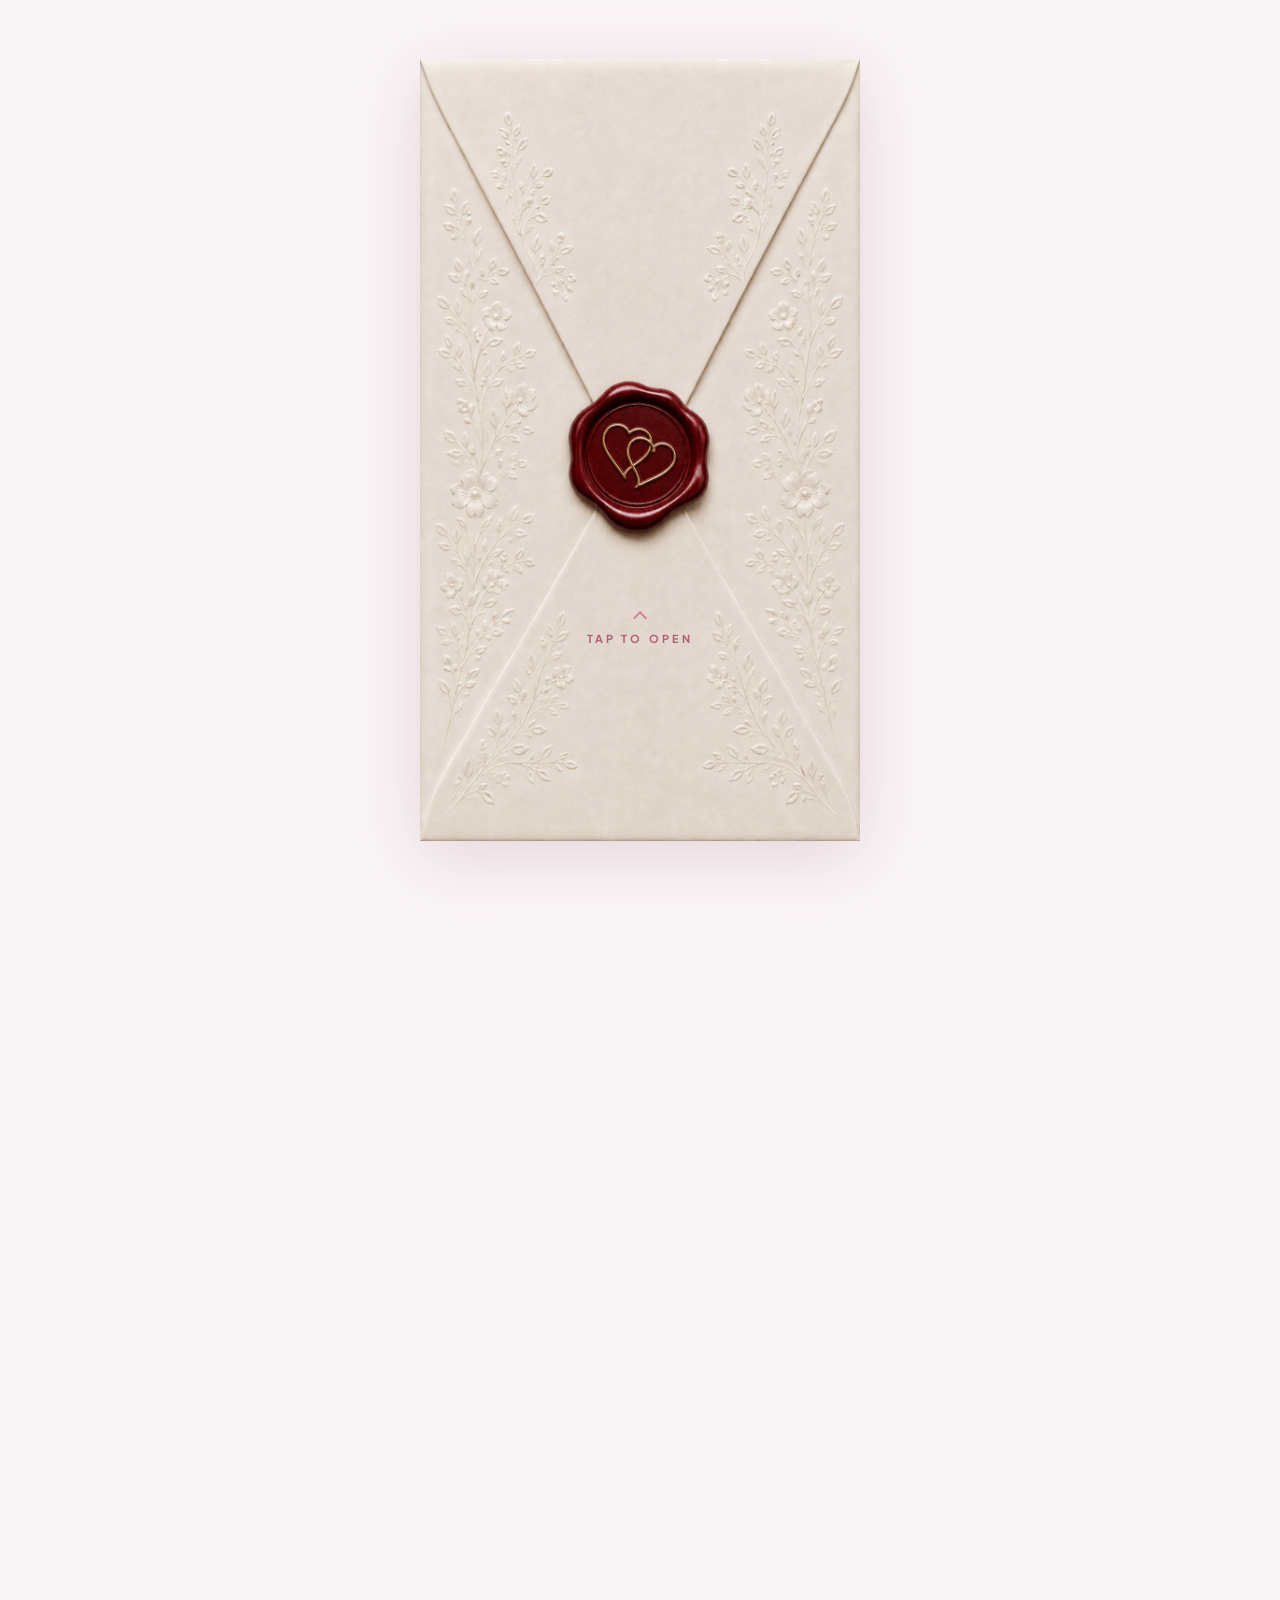
==== commit aa205969: "Revert "feat: add divine blessing image of Shri Sudhanshu Ji Maharaj before bride and groom names on" ====
--- a/index.html
+++ b/index.html
@@ -116,10 +116,11 @@
       <img class="hero-corner-floral top-right" src="images/cdn/noroot_2.png" alt="Floral Corner Bouquet" />
 
       <div class="hero-content">
-        <!-- Ganesh Invocation with Guru Photo -->
+        <!-- Ganesh Invocation (Moved downward for optimal balance & elegance) -->
         <div class="ganesh-invocation">
           <img class="ganesh-top-flourish" src="images/cdn/noroot_6.png" alt="Filigree Flourish" />
-          <img class="guru-photo" src="images/cdn/guru-photo-enhanced.jpg" alt="With the Divine Blessings of Param Poojya Sadgurudev Shri Sudhanshu Ji Maharaj" />
+          <div class="ganesh-title">Shree Ganeshaya Namah</div>
+          <div class="ganesh-sub">The Wedding Celebration Of</div>
         </div>
 
         <!-- Couple Names with Soft Script Typography -->
--- a/css/custom.css
+++ b/css/custom.css
@@ -382,7 +382,7 @@
   width: 310px;
   max-width: 90%;
   height: auto;
-  aspect-ratio: 576 / 1024;
+  aspect-ratio: 396 / 703;
   object-fit: contain;
   border-radius: 20px;
   border: 1px solid rgba(212, 130, 150, 0.25);
